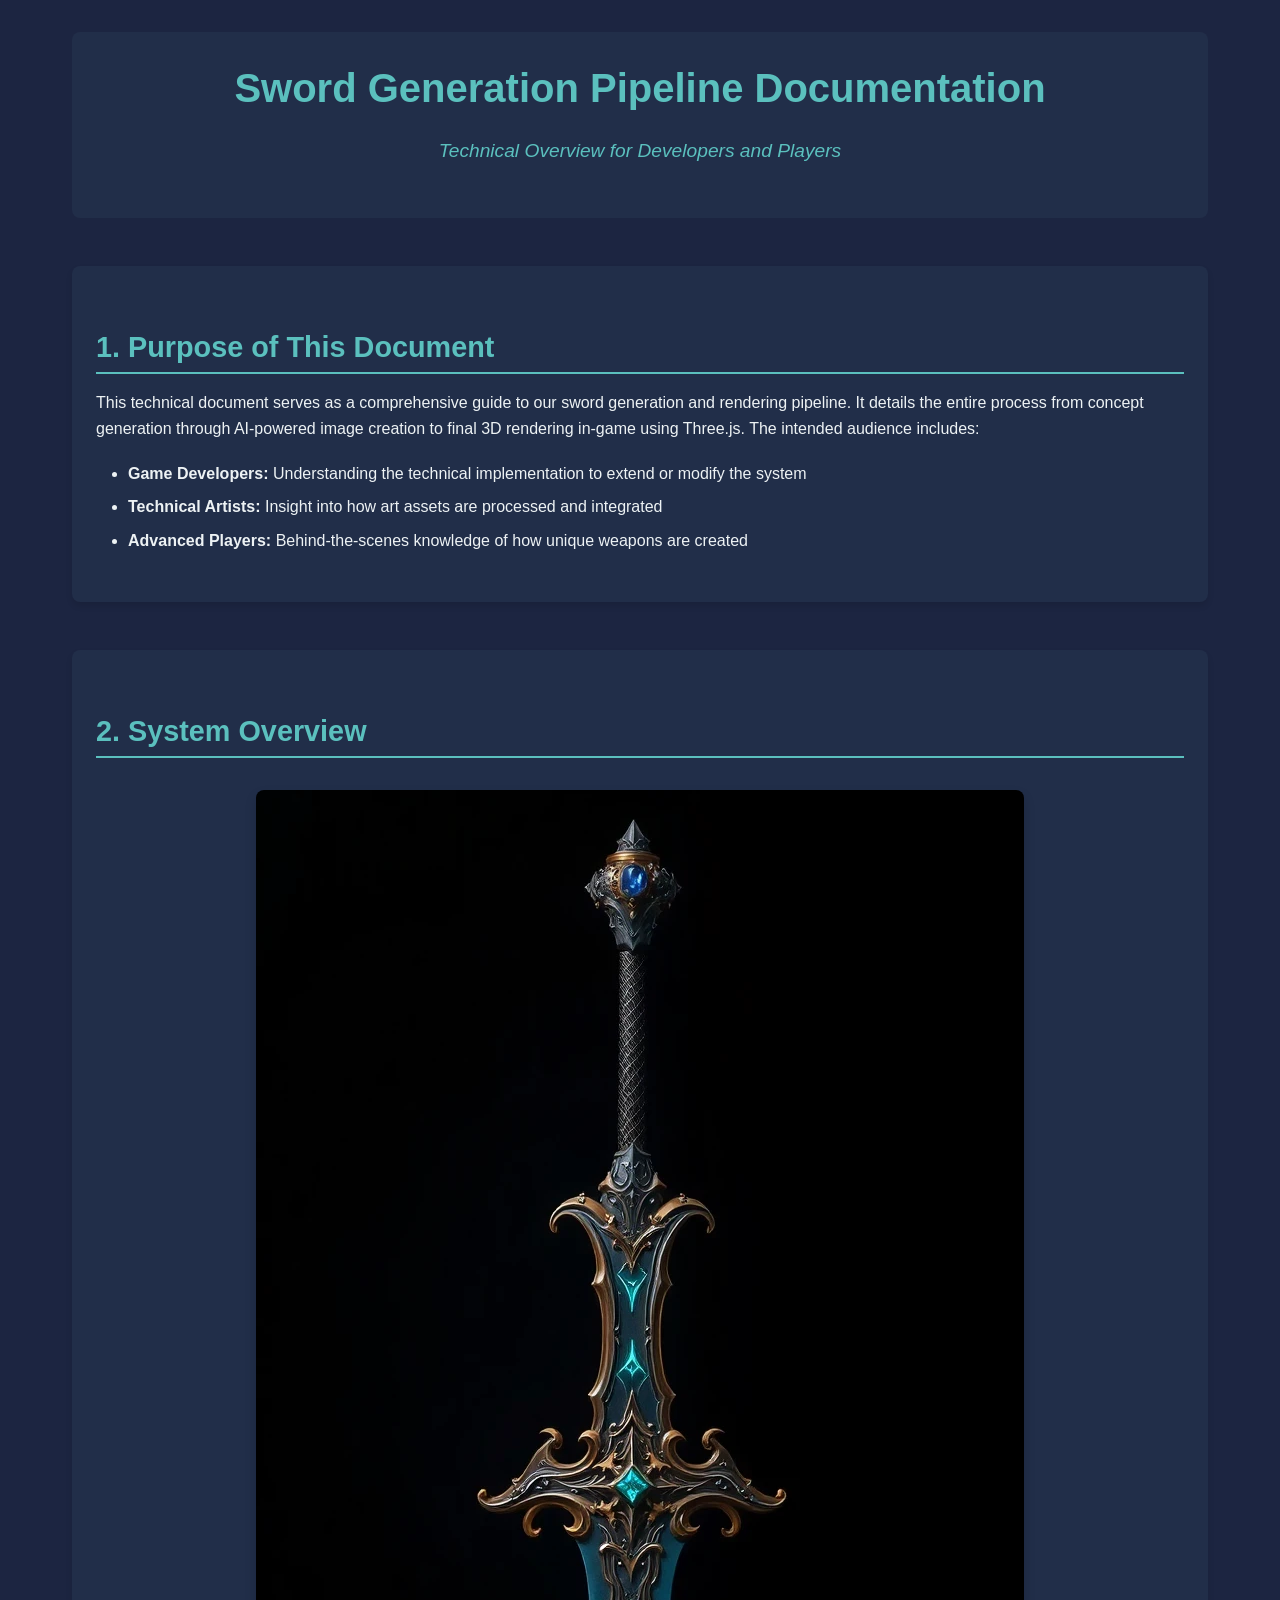
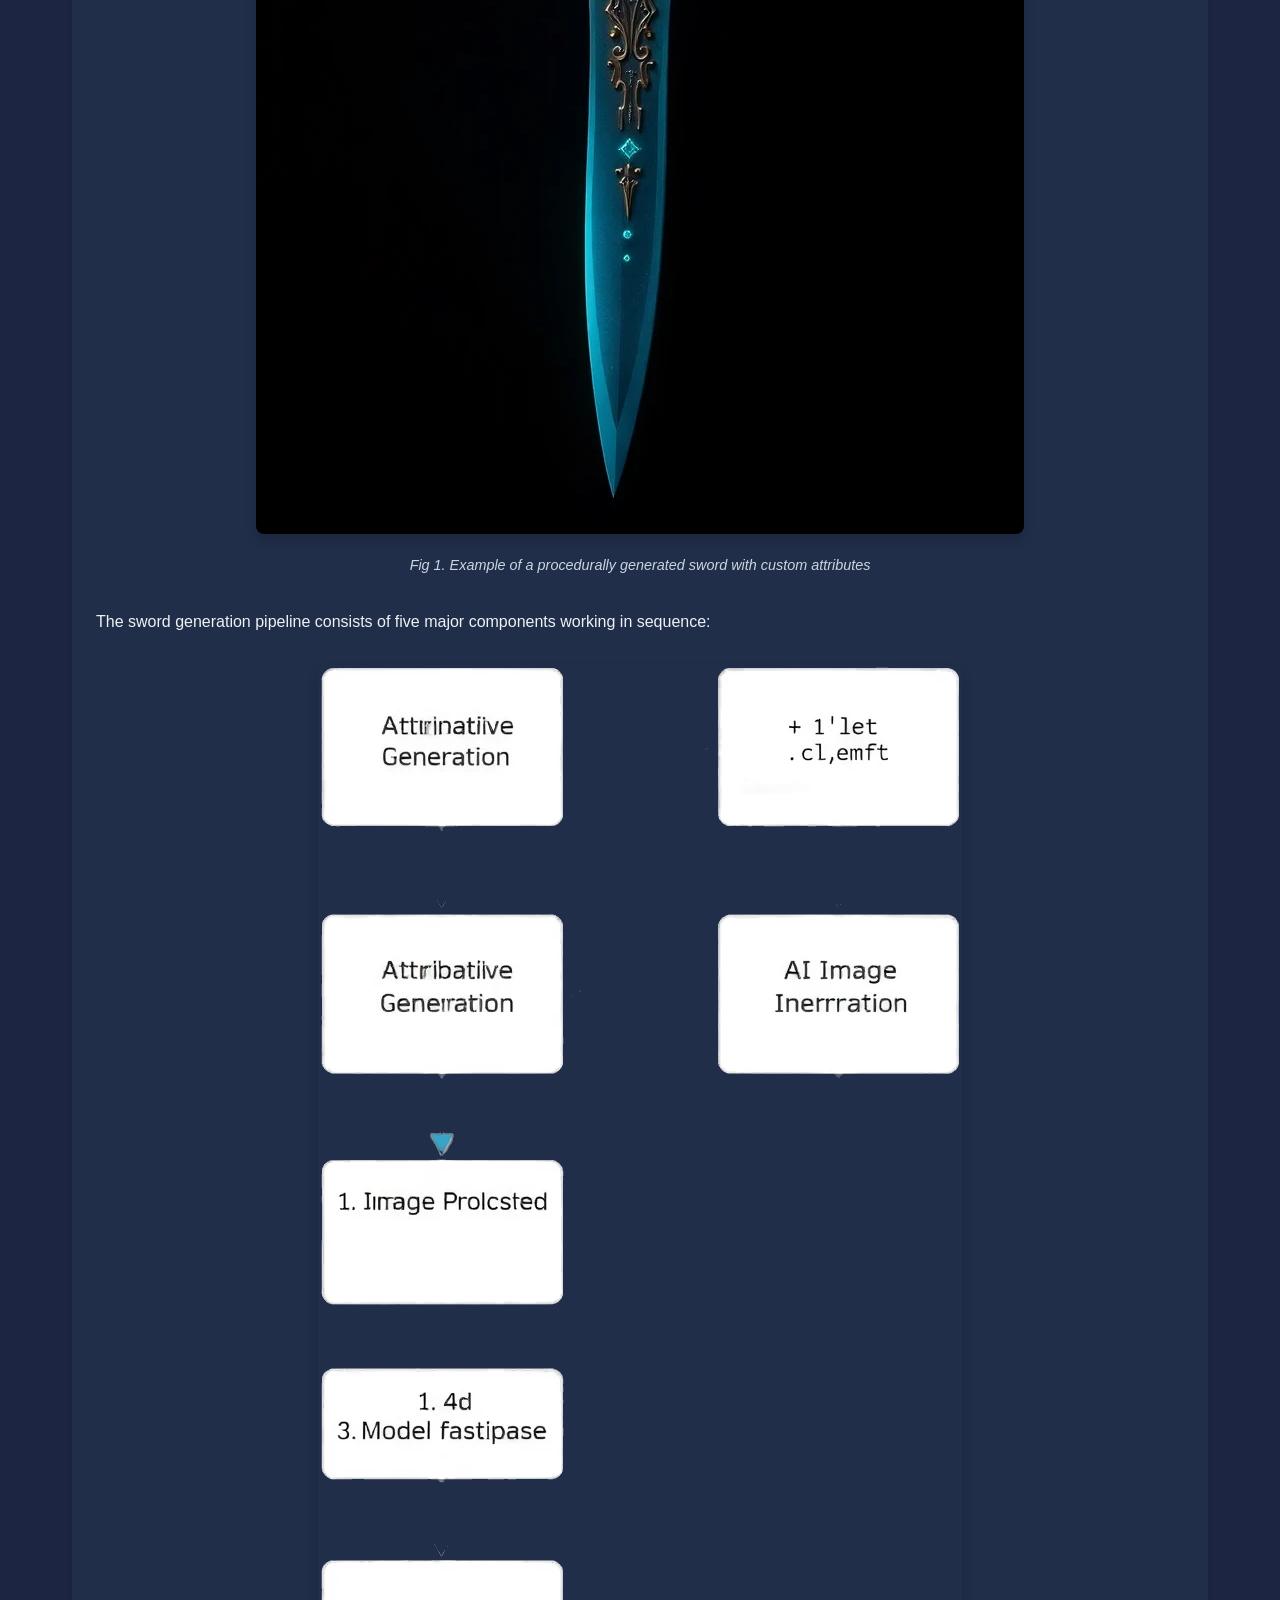
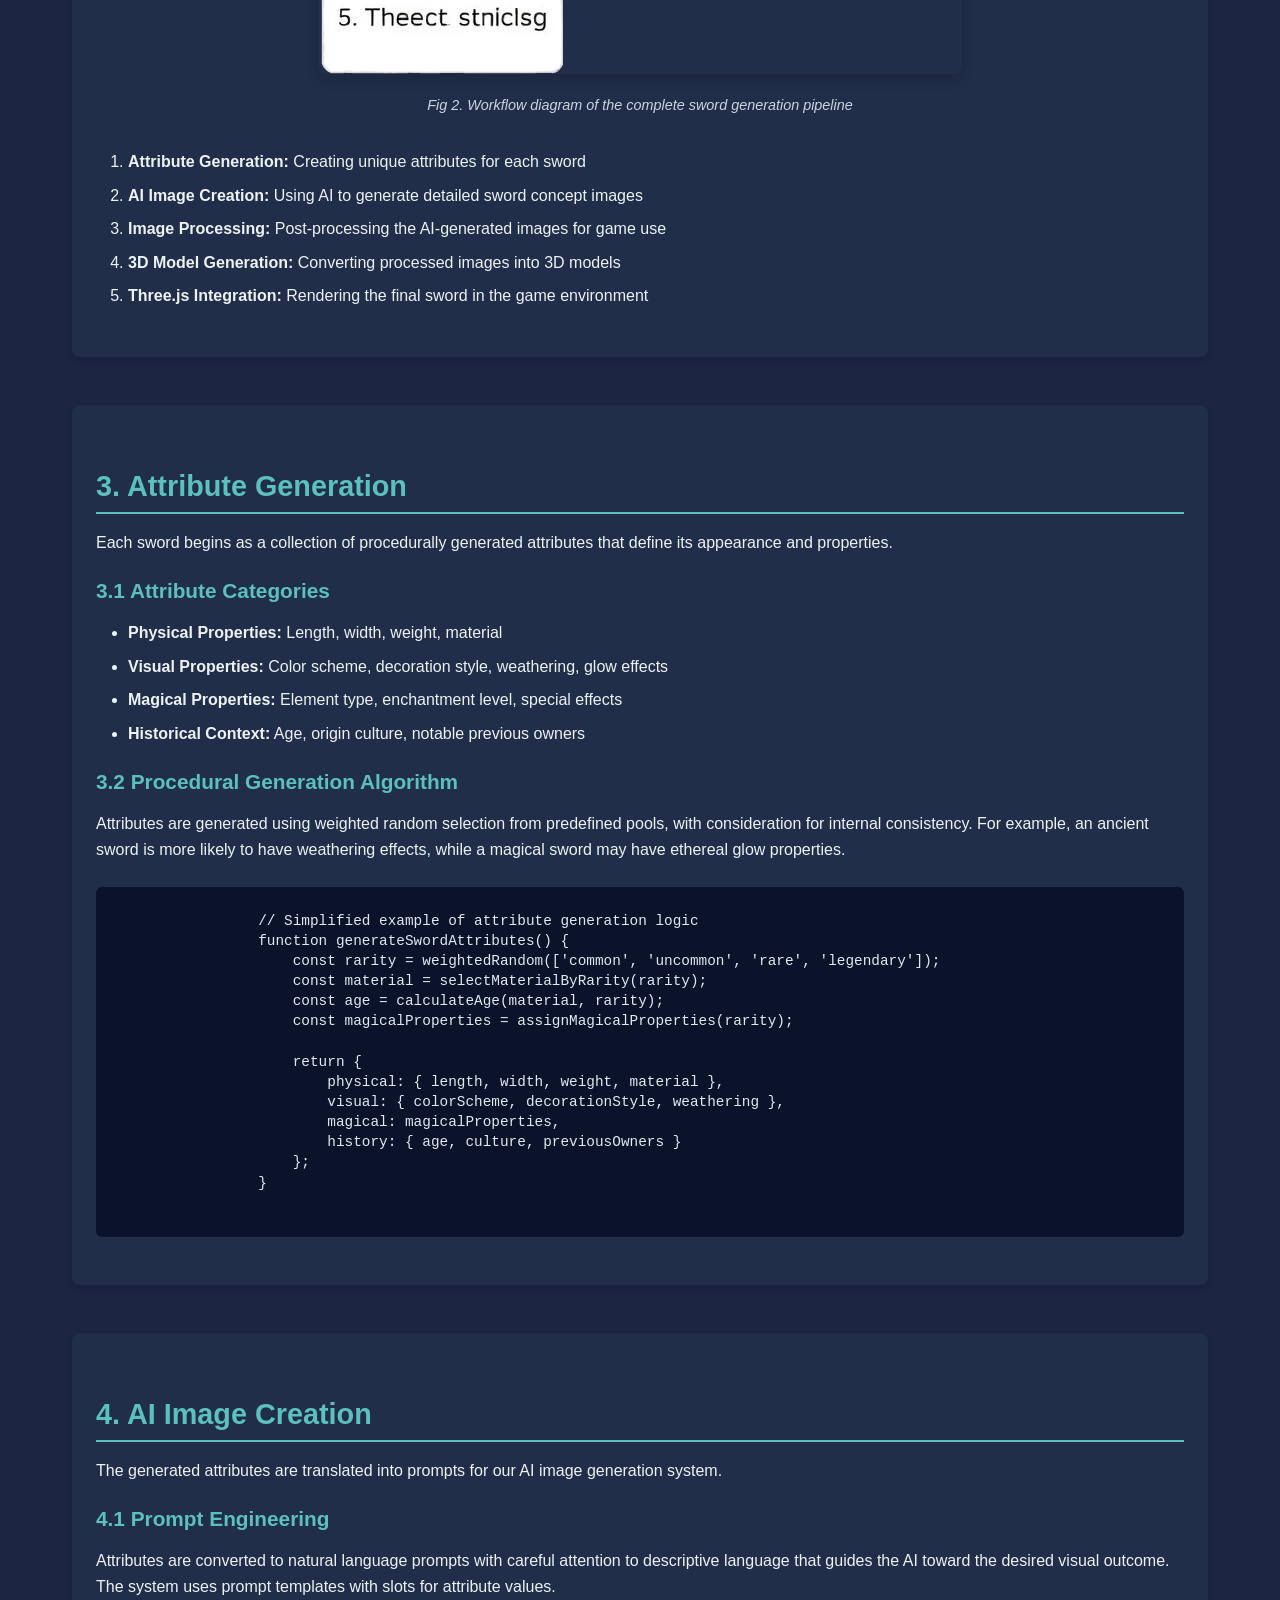
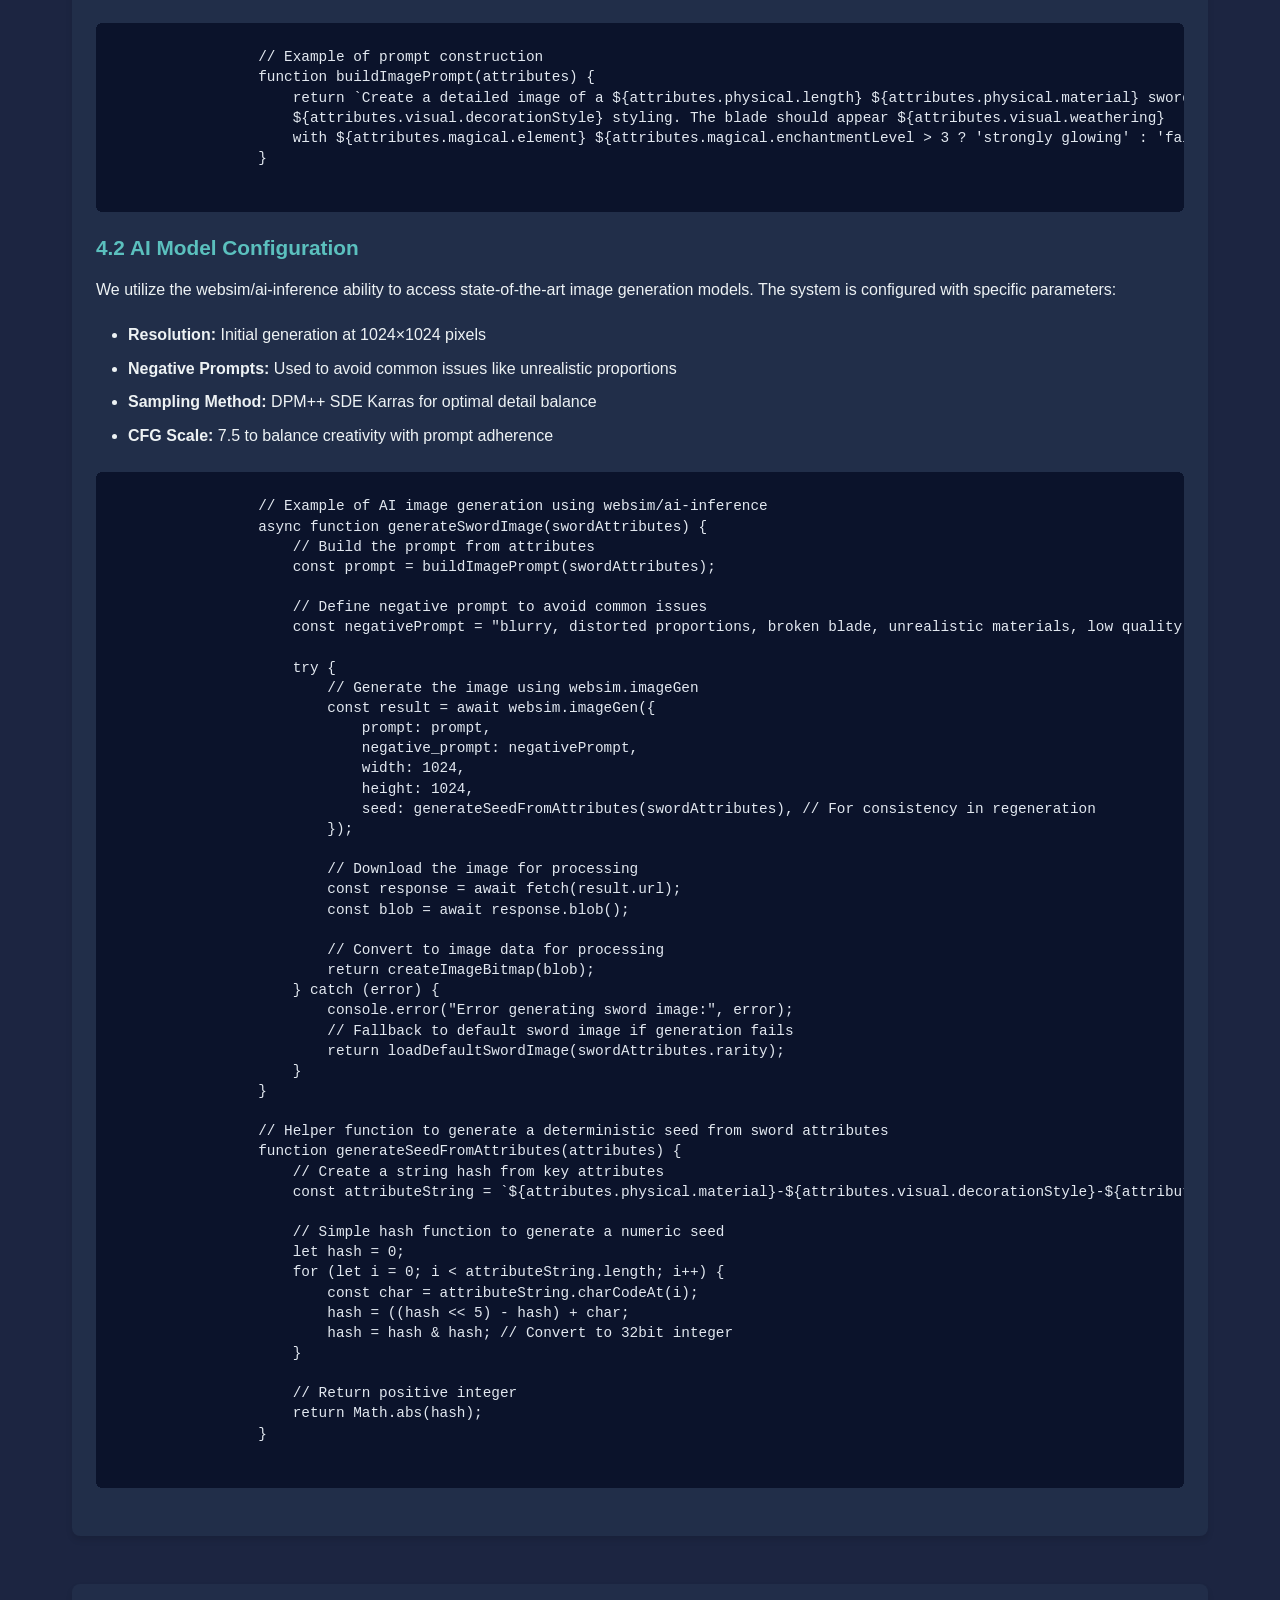
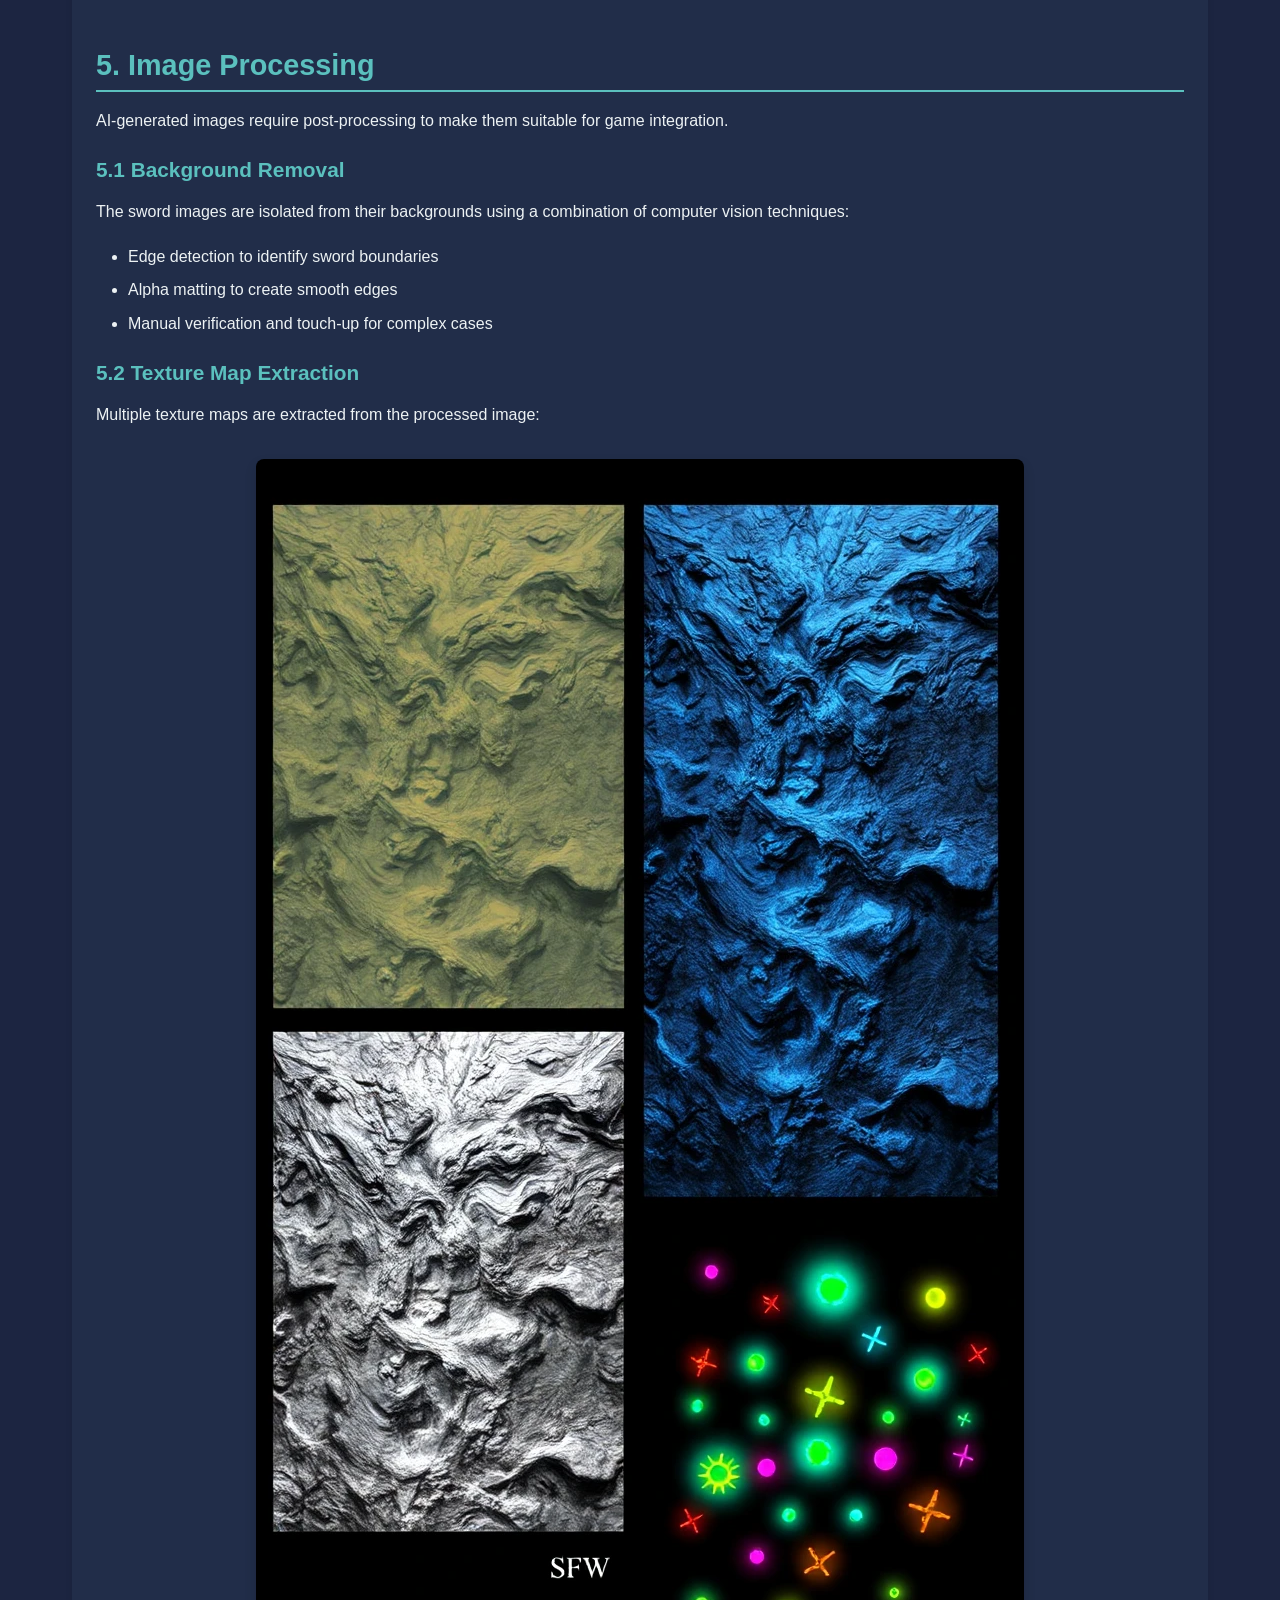
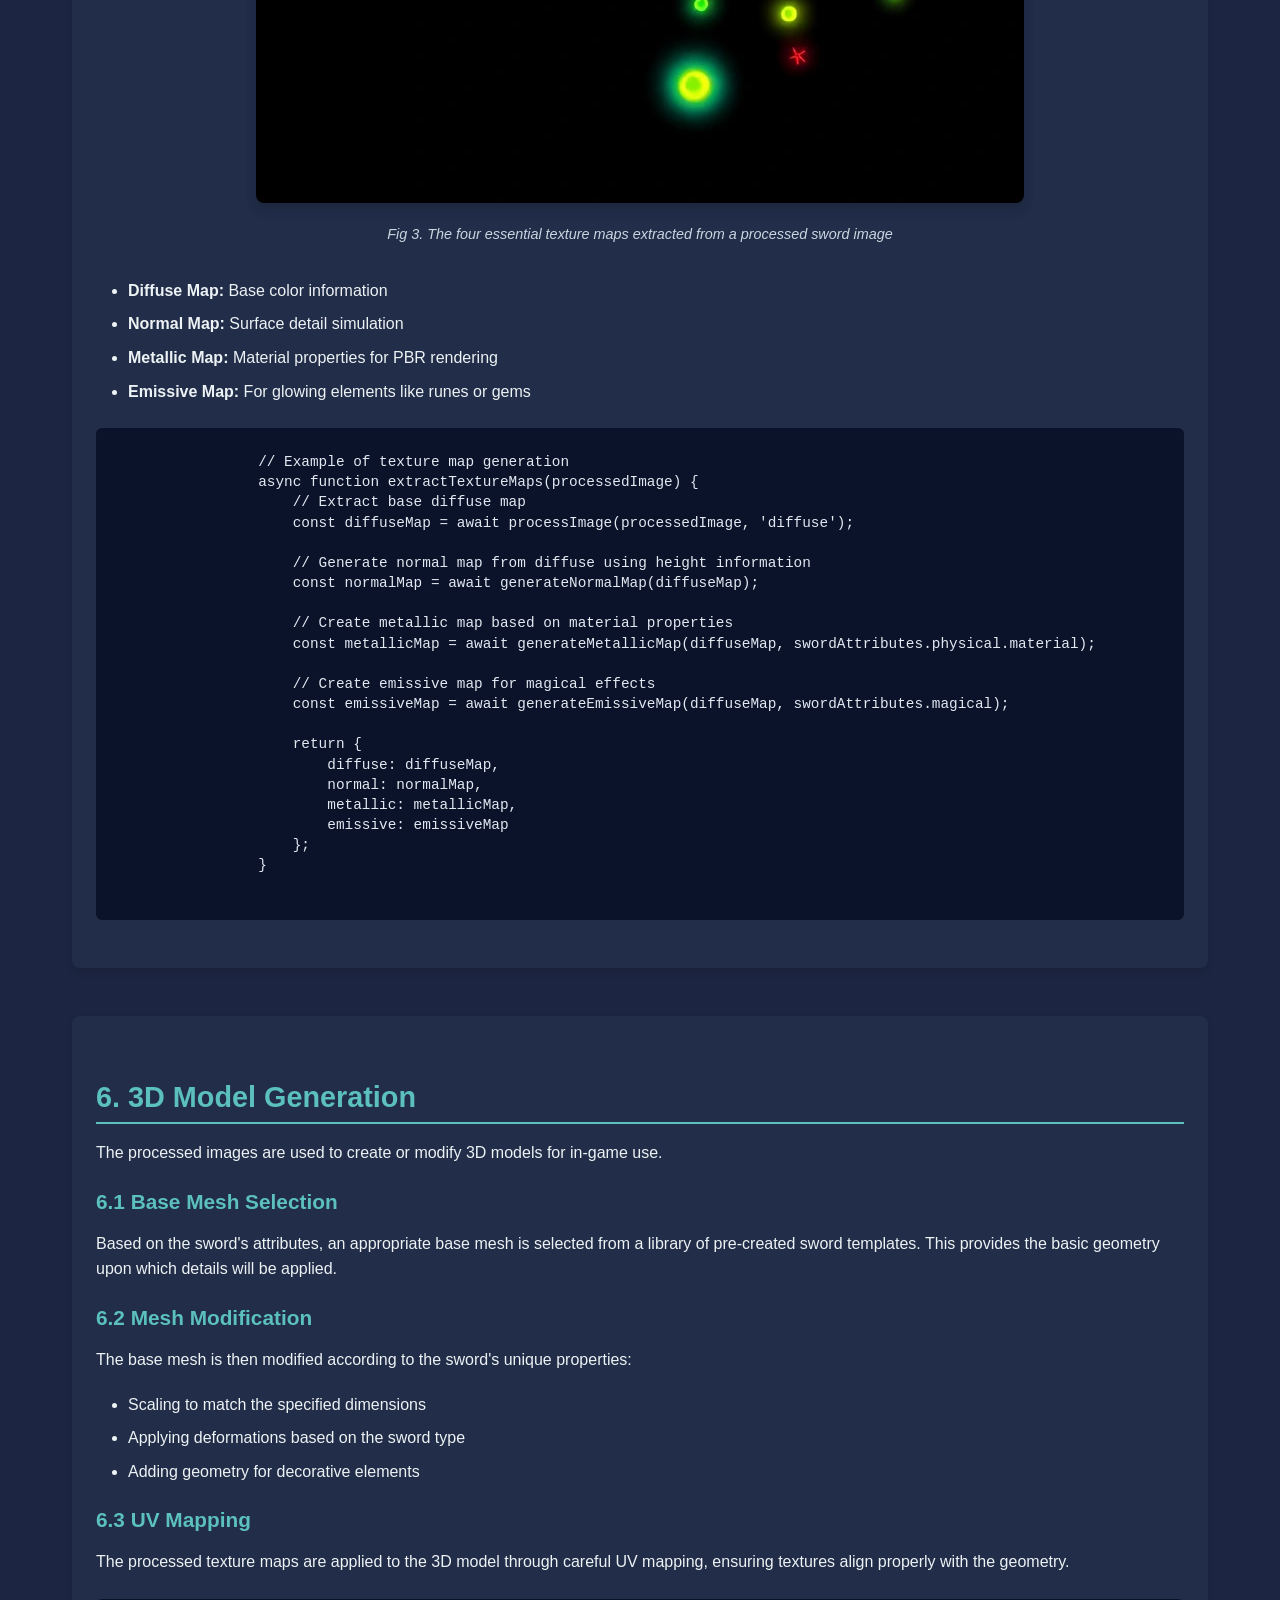
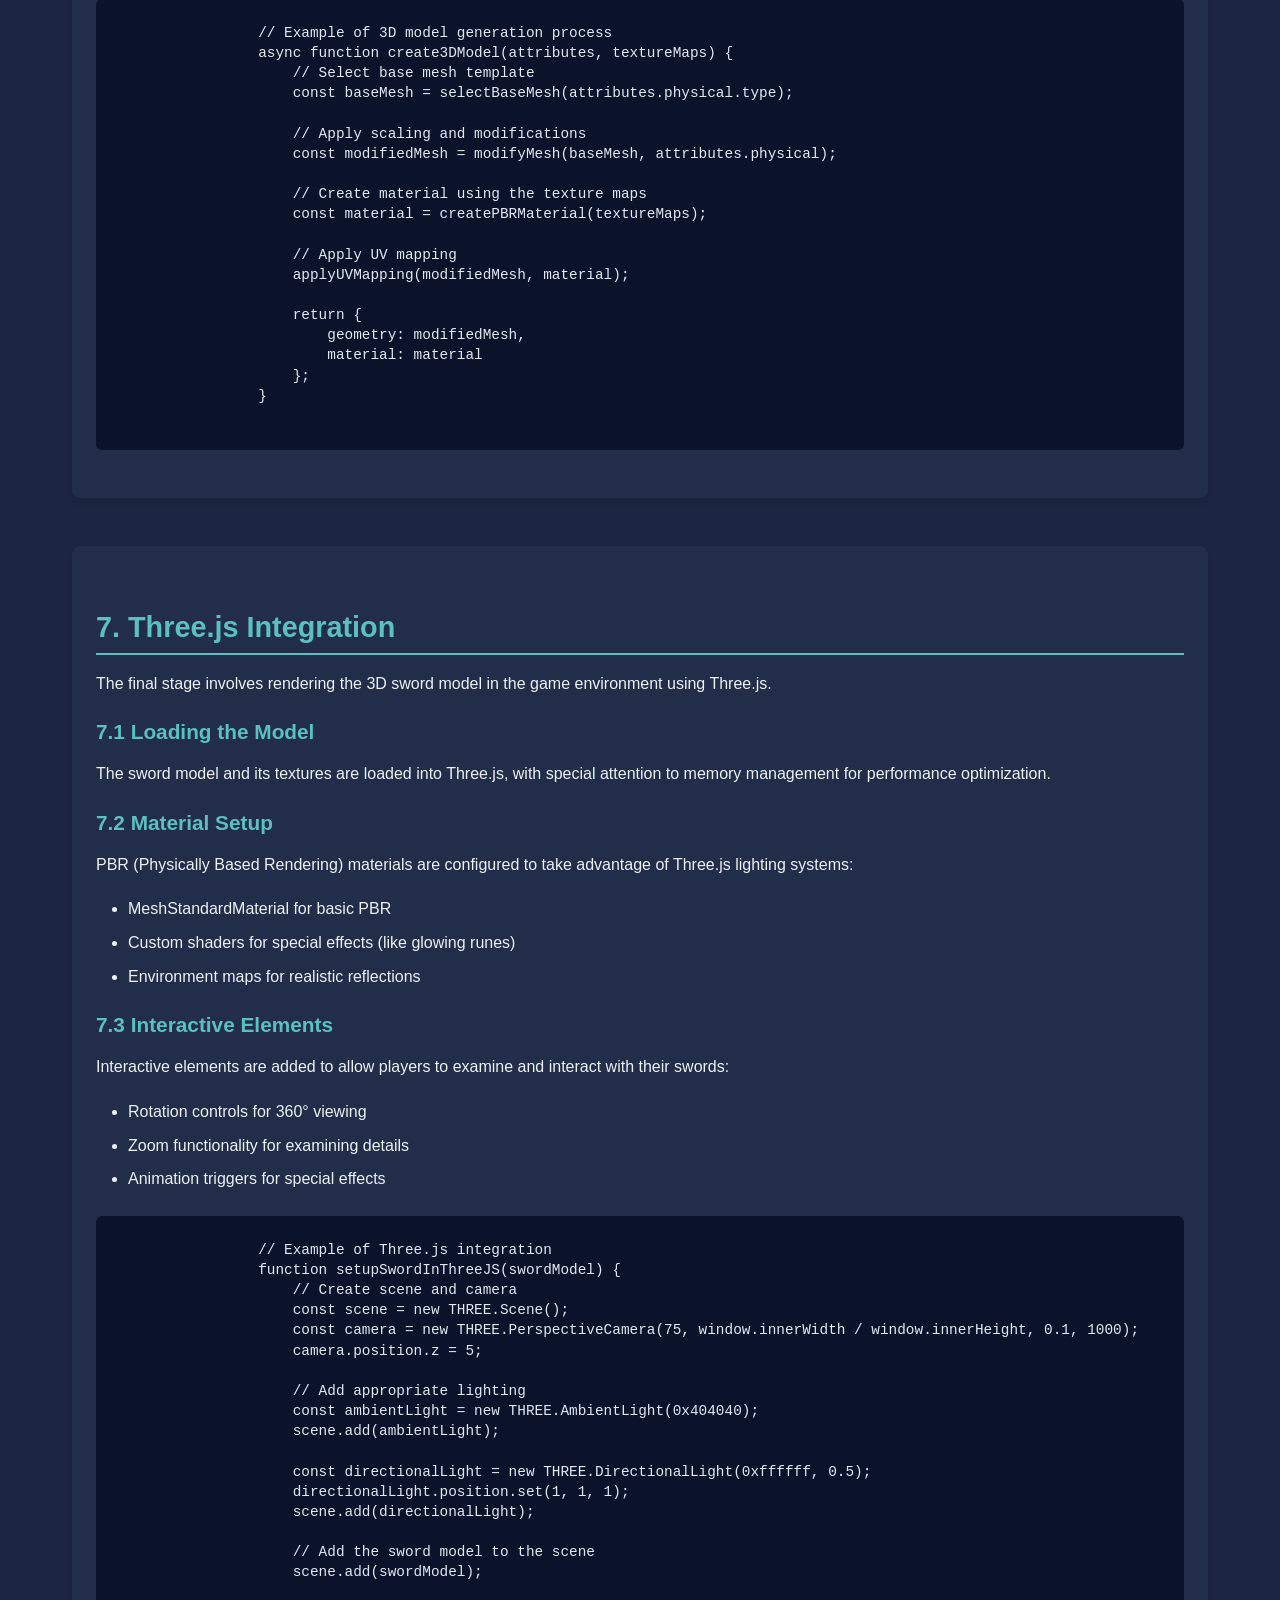
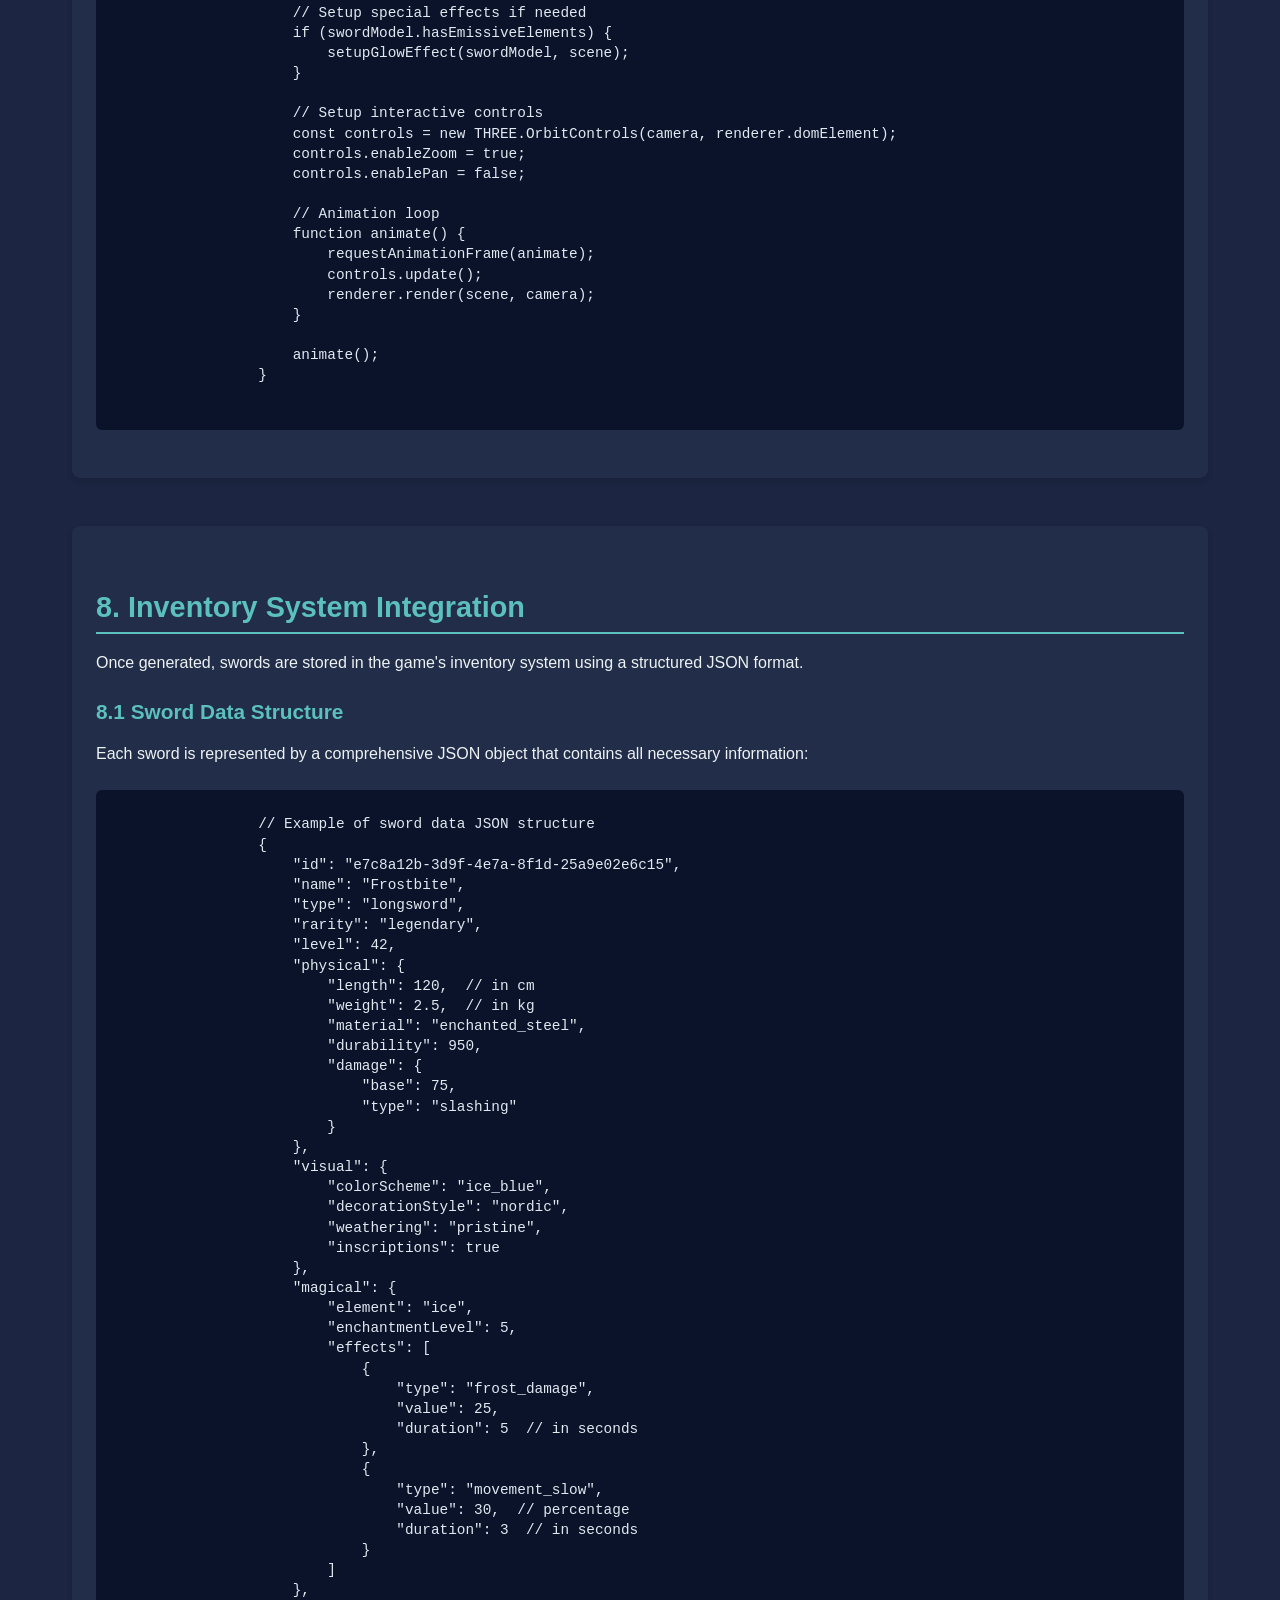
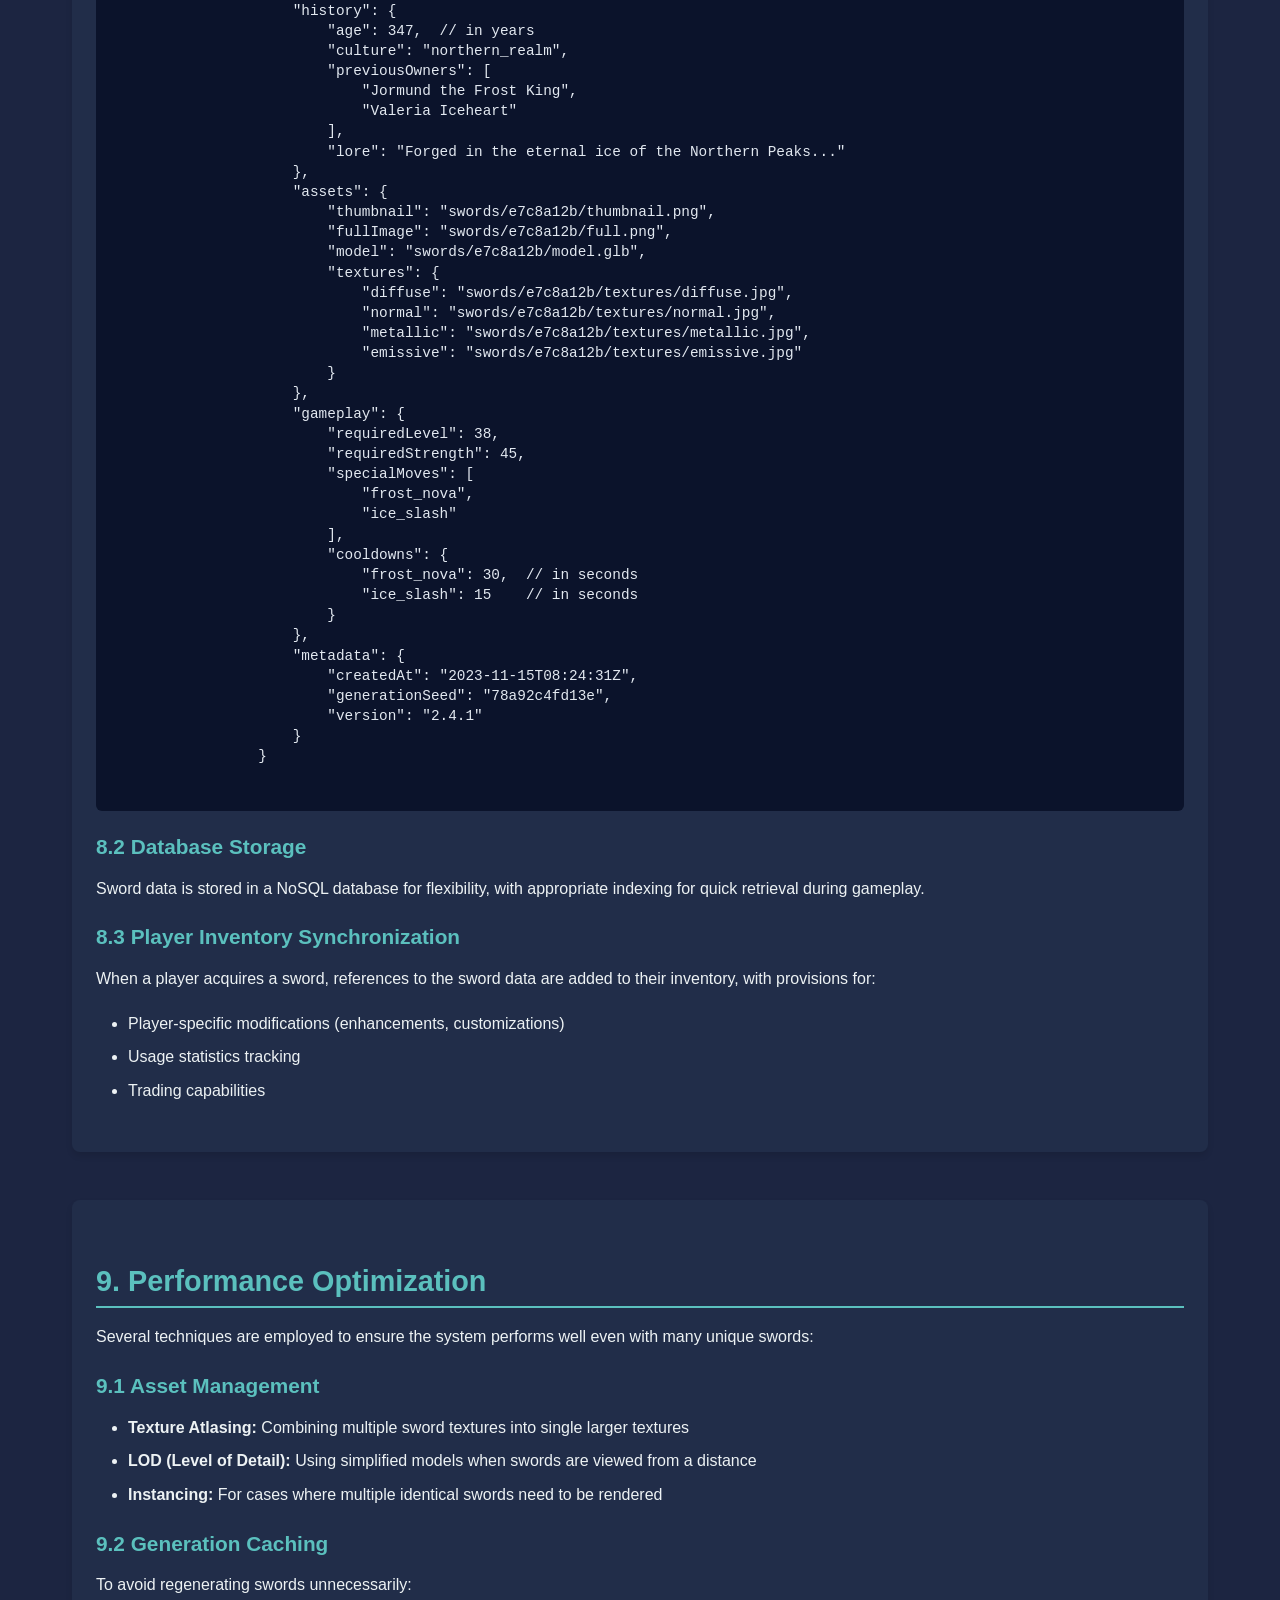
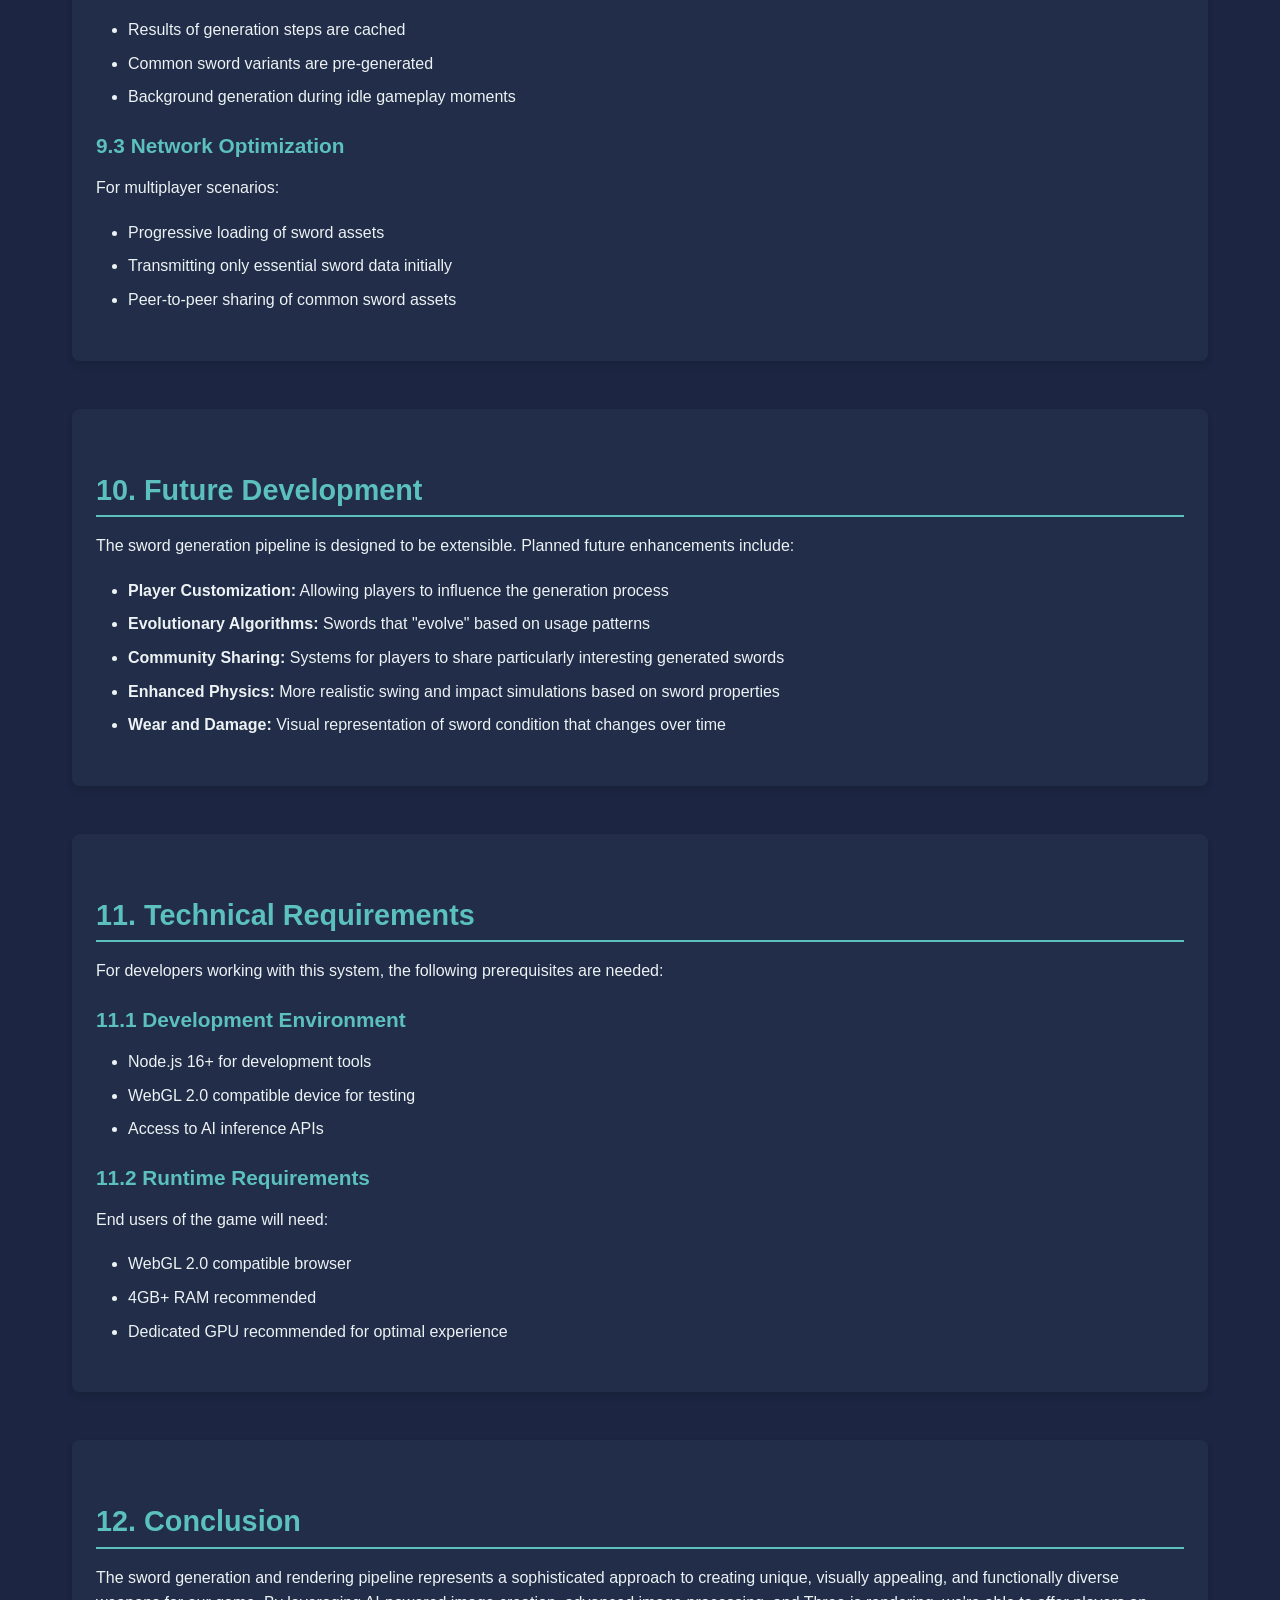
==== index.html @ f32bfa33 "v1: You are an expert game development document generator. Your task is to explain a sword generatio" ====
<!DOCTYPE html>
<html lang="en">
<head>
    <meta charset="UTF-8">
    <meta name="viewport" content="width=device-width, initial-scale=1.0">
    <title>Sword Generation Pipeline Documentation</title>
    <link rel="stylesheet" href="styles.css">
</head>
<body>
    <div class="container">
        <header>
            <h1>Sword Generation Pipeline Documentation</h1>
            <p class="subtitle">Technical Overview for Developers and Players</p>
        </header>

        <section id="purpose">
            <h2>1. Purpose of This Document</h2>
            <p>This technical document serves as a comprehensive guide to our sword generation and rendering pipeline. It details the entire process from concept generation through AI-powered image creation to final 3D rendering in-game using Three.js. The intended audience includes:</p>
            <ul>
                <li><strong>Game Developers:</strong> Understanding the technical implementation to extend or modify the system</li>
                <li><strong>Technical Artists:</strong> Insight into how art assets are processed and integrated</li>
                <li><strong>Advanced Players:</strong> Behind-the-scenes knowledge of how unique weapons are created</li>
            </ul>
        </section>

        <section id="overview">
            <h2>2. System Overview</h2>
            <div class="image-container">
                <img src="images/sword_example.png" alt="Example of a generated sword" class="feature-image">
                <p class="caption">Fig 1. Example of a procedurally generated sword with custom attributes</p>
            </div>
            <p>The sword generation pipeline consists of five major components working in sequence:</p>
            
            <div class="image-container">
                <img src="images/pipeline_diagram.png" alt="Sword Generation Pipeline Workflow" class="feature-image">
                <p class="caption">Fig 2. Workflow diagram of the complete sword generation pipeline</p>
            </div>
            
            <ol>
                <li><strong>Attribute Generation:</strong> Creating unique attributes for each sword</li>
                <li><strong>AI Image Creation:</strong> Using AI to generate detailed sword concept images</li>
                <li><strong>Image Processing:</strong> Post-processing the AI-generated images for game use</li>
                <li><strong>3D Model Generation:</strong> Converting processed images into 3D models</li>
                <li><strong>Three.js Integration:</strong> Rendering the final sword in the game environment</li>
            </ol>
        </section>

        <section id="attribute-generation">
            <h2>3. Attribute Generation</h2>
            <p>Each sword begins as a collection of procedurally generated attributes that define its appearance and properties.</p>
            
            <h3>3.1 Attribute Categories</h3>
            <ul>
                <li><strong>Physical Properties:</strong> Length, width, weight, material</li>
                <li><strong>Visual Properties:</strong> Color scheme, decoration style, weathering, glow effects</li>
                <li><strong>Magical Properties:</strong> Element type, enchantment level, special effects</li>
                <li><strong>Historical Context:</strong> Age, origin culture, notable previous owners</li>
            </ul>

            <h3>3.2 Procedural Generation Algorithm</h3>
            <p>Attributes are generated using weighted random selection from predefined pools, with consideration for internal consistency. For example, an ancient sword is more likely to have weathering effects, while a magical sword may have ethereal glow properties.</p>
            
            <pre class="code-block">
                // Simplified example of attribute generation logic
                function generateSwordAttributes() {
                    const rarity = weightedRandom(['common', 'uncommon', 'rare', 'legendary']);
                    const material = selectMaterialByRarity(rarity);
                    const age = calculateAge(material, rarity);
                    const magicalProperties = assignMagicalProperties(rarity);
                    
                    return {
                        physical: { length, width, weight, material },
                        visual: { colorScheme, decorationStyle, weathering },
                        magical: magicalProperties,
                        history: { age, culture, previousOwners }
                    };
                }
            </pre>
        </section>

        <section id="ai-image-creation">
            <h2>4. AI Image Creation</h2>
            <p>The generated attributes are translated into prompts for our AI image generation system.</p>
            
            <h3>4.1 Prompt Engineering</h3>
            <p>Attributes are converted to natural language prompts with careful attention to descriptive language that guides the AI toward the desired visual outcome. The system uses prompt templates with slots for attribute values.</p>
            
            <pre class="code-block">
                // Example of prompt construction
                function buildImagePrompt(attributes) {
                    return `Create a detailed image of a ${attributes.physical.length} ${attributes.physical.material} sword with 
                    ${attributes.visual.decorationStyle} styling. The blade should appear ${attributes.visual.weathering} 
                    with ${attributes.magical.element} ${attributes.magical.enchantmentLevel > 3 ? 'strongly glowing' : 'faintly glowing'} runes.`;
                }
            </pre>
            
            <h3>4.2 AI Model Configuration</h3>
            <p>We utilize the websim/ai-inference ability to access state-of-the-art image generation models. The system is configured with specific parameters:</p>
            
            <ul>
                <li><strong>Resolution:</strong> Initial generation at 1024×1024 pixels</li>
                <li><strong>Negative Prompts:</strong> Used to avoid common issues like unrealistic proportions</li>
                <li><strong>Sampling Method:</strong> DPM++ SDE Karras for optimal detail balance</li>
                <li><strong>CFG Scale:</strong> 7.5 to balance creativity with prompt adherence</li>
            </ul>
            
            <pre class="code-block">
                // Example of AI image generation using websim/ai-inference
                async function generateSwordImage(swordAttributes) {
                    // Build the prompt from attributes
                    const prompt = buildImagePrompt(swordAttributes);
                    
                    // Define negative prompt to avoid common issues
                    const negativePrompt = "blurry, distorted proportions, broken blade, unrealistic materials, low quality, cartoon style";
                    
                    try {
                        // Generate the image using websim.imageGen
                        const result = await websim.imageGen({
                            prompt: prompt,
                            negative_prompt: negativePrompt,
                            width: 1024,
                            height: 1024,
                            seed: generateSeedFromAttributes(swordAttributes), // For consistency in regeneration
                        });
                        
                        // Download the image for processing
                        const response = await fetch(result.url);
                        const blob = await response.blob();
                        
                        // Convert to image data for processing
                        return createImageBitmap(blob);
                    } catch (error) {
                        console.error("Error generating sword image:", error);
                        // Fallback to default sword image if generation fails
                        return loadDefaultSwordImage(swordAttributes.rarity);
                    }
                }
                
                // Helper function to generate a deterministic seed from sword attributes
                function generateSeedFromAttributes(attributes) {
                    // Create a string hash from key attributes
                    const attributeString = `${attributes.physical.material}-${attributes.visual.decorationStyle}-${attributes.magical.element}-${attributes.magical.enchantmentLevel}`;
                    
                    // Simple hash function to generate a numeric seed
                    let hash = 0;
                    for (let i = 0; i < attributeString.length; i++) {
                        const char = attributeString.charCodeAt(i);
                        hash = ((hash << 5) - hash) + char;
                        hash = hash & hash; // Convert to 32bit integer
                    }
                    
                    // Return positive integer
                    return Math.abs(hash);
                }
            </pre>
        </section>

        <section id="image-processing">
            <h2>5. Image Processing</h2>
            <p>AI-generated images require post-processing to make them suitable for game integration.</p>
            
            <h3>5.1 Background Removal</h3>
            <p>The sword images are isolated from their backgrounds using a combination of computer vision techniques:</p>
            <ul>
                <li>Edge detection to identify sword boundaries</li>
                <li>Alpha matting to create smooth edges</li>
                <li>Manual verification and touch-up for complex cases</li>
            </ul>
            
            <h3>5.2 Texture Map Extraction</h3>
            <p>Multiple texture maps are extracted from the processed image:</p>
            
            <div class="image-container">
                <img src="images/texture_maps.png" alt="Sword Texture Maps" class="feature-image">
                <p class="caption">Fig 3. The four essential texture maps extracted from a processed sword image</p>
            </div>
            
            <ul>
                <li><strong>Diffuse Map:</strong> Base color information</li>
                <li><strong>Normal Map:</strong> Surface detail simulation</li>
                <li><strong>Metallic Map:</strong> Material properties for PBR rendering</li>
                <li><strong>Emissive Map:</strong> For glowing elements like runes or gems</li>
            </ul>
            
            <pre class="code-block">
                // Example of texture map generation
                async function extractTextureMaps(processedImage) {
                    // Extract base diffuse map
                    const diffuseMap = await processImage(processedImage, 'diffuse');
                    
                    // Generate normal map from diffuse using height information
                    const normalMap = await generateNormalMap(diffuseMap);
                    
                    // Create metallic map based on material properties
                    const metallicMap = await generateMetallicMap(diffuseMap, swordAttributes.physical.material);
                    
                    // Create emissive map for magical effects
                    const emissiveMap = await generateEmissiveMap(diffuseMap, swordAttributes.magical);
                    
                    return {
                        diffuse: diffuseMap,
                        normal: normalMap,
                        metallic: metallicMap,
                        emissive: emissiveMap
                    };
                }
            </pre>
        </section>

        <section id="3d-model-generation">
            <h2>6. 3D Model Generation</h2>
            <p>The processed images are used to create or modify 3D models for in-game use.</p>
            
            <h3>6.1 Base Mesh Selection</h3>
            <p>Based on the sword's attributes, an appropriate base mesh is selected from a library of pre-created sword templates. This provides the basic geometry upon which details will be applied.</p>
            
            <h3>6.2 Mesh Modification</h3>
            <p>The base mesh is then modified according to the sword's unique properties:</p>
            <ul>
                <li>Scaling to match the specified dimensions</li>
                <li>Applying deformations based on the sword type</li>
                <li>Adding geometry for decorative elements</li>
            </ul>
            
            <h3>6.3 UV Mapping</h3>
            <p>The processed texture maps are applied to the 3D model through careful UV mapping, ensuring textures align properly with the geometry.</p>
            
            <pre class="code-block">
                // Example of 3D model generation process
                async function create3DModel(attributes, textureMaps) {
                    // Select base mesh template
                    const baseMesh = selectBaseMesh(attributes.physical.type);
                    
                    // Apply scaling and modifications
                    const modifiedMesh = modifyMesh(baseMesh, attributes.physical);
                    
                    // Create material using the texture maps
                    const material = createPBRMaterial(textureMaps);
                    
                    // Apply UV mapping
                    applyUVMapping(modifiedMesh, material);
                    
                    return {
                        geometry: modifiedMesh,
                        material: material
                    };
                }
            </pre>
        </section>

        <section id="threejs-integration">
            <h2>7. Three.js Integration</h2>
            <p>The final stage involves rendering the 3D sword model in the game environment using Three.js.</p>
            
            <h3>7.1 Loading the Model</h3>
            <p>The sword model and its textures are loaded into Three.js, with special attention to memory management for performance optimization.</p>
            
            <h3>7.2 Material Setup</h3>
            <p>PBR (Physically Based Rendering) materials are configured to take advantage of Three.js lighting systems:</p>
            <ul>
                <li>MeshStandardMaterial for basic PBR</li>
                <li>Custom shaders for special effects (like glowing runes)</li>
                <li>Environment maps for realistic reflections</li>
            </ul>
            
            <h3>7.3 Interactive Elements</h3>
            <p>Interactive elements are added to allow players to examine and interact with their swords:</p>
            <ul>
                <li>Rotation controls for 360° viewing</li>
                <li>Zoom functionality for examining details</li>
                <li>Animation triggers for special effects</li>
            </ul>
            
            <pre class="code-block">
                // Example of Three.js integration
                function setupSwordInThreeJS(swordModel) {
                    // Create scene and camera
                    const scene = new THREE.Scene();
                    const camera = new THREE.PerspectiveCamera(75, window.innerWidth / window.innerHeight, 0.1, 1000);
                    camera.position.z = 5;
                    
                    // Add appropriate lighting
                    const ambientLight = new THREE.AmbientLight(0x404040);
                    scene.add(ambientLight);
                    
                    const directionalLight = new THREE.DirectionalLight(0xffffff, 0.5);
                    directionalLight.position.set(1, 1, 1);
                    scene.add(directionalLight);
                    
                    // Add the sword model to the scene
                    scene.add(swordModel);
                    
                    // Setup special effects if needed
                    if (swordModel.hasEmissiveElements) {
                        setupGlowEffect(swordModel, scene);
                    }
                    
                    // Setup interactive controls
                    const controls = new THREE.OrbitControls(camera, renderer.domElement);
                    controls.enableZoom = true;
                    controls.enablePan = false;
                    
                    // Animation loop
                    function animate() {
                        requestAnimationFrame(animate);
                        controls.update();
                        renderer.render(scene, camera);
                    }
                    
                    animate();
                }
            </pre>
        </section>

        <section id="inventory-integration">
            <h2>8. Inventory System Integration</h2>
            <p>Once generated, swords are stored in the game's inventory system using a structured JSON format.</p>
            
            <h3>8.1 Sword Data Structure</h3>
            <p>Each sword is represented by a comprehensive JSON object that contains all necessary information:</p>
            
            <pre class="code-block">
                // Example of sword data JSON structure
                {
                    "id": "e7c8a12b-3d9f-4e7a-8f1d-25a9e02e6c15",
                    "name": "Frostbite",
                    "type": "longsword",
                    "rarity": "legendary",
                    "level": 42,
                    "physical": {
                        "length": 120,  // in cm
                        "weight": 2.5,  // in kg
                        "material": "enchanted_steel",
                        "durability": 950,
                        "damage": {
                            "base": 75,
                            "type": "slashing"
                        }
                    },
                    "visual": {
                        "colorScheme": "ice_blue",
                        "decorationStyle": "nordic",
                        "weathering": "pristine",
                        "inscriptions": true
                    },
                    "magical": {
                        "element": "ice",
                        "enchantmentLevel": 5,
                        "effects": [
                            {
                                "type": "frost_damage",
                                "value": 25,
                                "duration": 5  // in seconds
                            },
                            {
                                "type": "movement_slow",
                                "value": 30,  // percentage
                                "duration": 3  // in seconds
                            }
                        ]
                    },
                    "history": {
                        "age": 347,  // in years
                        "culture": "northern_realm",
                        "previousOwners": [
                            "Jormund the Frost King",
                            "Valeria Iceheart"
                        ],
                        "lore": "Forged in the eternal ice of the Northern Peaks..."
                    },
                    "assets": {
                        "thumbnail": "swords/e7c8a12b/thumbnail.png",
                        "fullImage": "swords/e7c8a12b/full.png",
                        "model": "swords/e7c8a12b/model.glb",
                        "textures": {
                            "diffuse": "swords/e7c8a12b/textures/diffuse.jpg",
                            "normal": "swords/e7c8a12b/textures/normal.jpg",
                            "metallic": "swords/e7c8a12b/textures/metallic.jpg",
                            "emissive": "swords/e7c8a12b/textures/emissive.jpg"
                        }
                    },
                    "gameplay": {
                        "requiredLevel": 38,
                        "requiredStrength": 45,
                        "specialMoves": [
                            "frost_nova",
                            "ice_slash"
                        ],
                        "cooldowns": {
                            "frost_nova": 30,  // in seconds
                            "ice_slash": 15    // in seconds
                        }
                    },
                    "metadata": {
                        "createdAt": "2023-11-15T08:24:31Z",
                        "generationSeed": "78a92c4fd13e",
                        "version": "2.4.1"
                    }
                }
            </pre>
            
            <h3>8.2 Database Storage</h3>
            <p>Sword data is stored in a NoSQL database for flexibility, with appropriate indexing for quick retrieval during gameplay.</p>
            
            <h3>8.3 Player Inventory Synchronization</h3>
            <p>When a player acquires a sword, references to the sword data are added to their inventory, with provisions for:</p>
            <ul>
                <li>Player-specific modifications (enhancements, customizations)</li>
                <li>Usage statistics tracking</li>
                <li>Trading capabilities</li>
            </ul>
        </section>

        <section id="optimization">
            <h2>9. Performance Optimization</h2>
            <p>Several techniques are employed to ensure the system performs well even with many unique swords:</p>
            
            <h3>9.1 Asset Management</h3>
            <ul>
                <li><strong>Texture Atlasing:</strong> Combining multiple sword textures into single larger textures</li>
                <li><strong>LOD (Level of Detail):</strong> Using simplified models when swords are viewed from a distance</li>
                <li><strong>Instancing:</strong> For cases where multiple identical swords need to be rendered</li>
            </ul>
            
            <h3>9.2 Generation Caching</h3>
            <p>To avoid regenerating swords unnecessarily:</p>
            <ul>
                <li>Results of generation steps are cached</li>
                <li>Common sword variants are pre-generated</li>
                <li>Background generation during idle gameplay moments</li>
            </ul>
            
            <h3>9.3 Network Optimization</h3>
            <p>For multiplayer scenarios:</p>
            <ul>
                <li>Progressive loading of sword assets</li>
                <li>Transmitting only essential sword data initially</li>
                <li>Peer-to-peer sharing of common sword assets</li>
            </ul>
        </section>

        <section id="future-development">
            <h2>10. Future Development</h2>
            <p>The sword generation pipeline is designed to be extensible. Planned future enhancements include:</p>
            
            <ul>
                <li><strong>Player Customization:</strong> Allowing players to influence the generation process</li>
                <li><strong>Evolutionary Algorithms:</strong> Swords that "evolve" based on usage patterns</li>
                <li><strong>Community Sharing:</strong> Systems for players to share particularly interesting generated swords</li>
                <li><strong>Enhanced Physics:</strong> More realistic swing and impact simulations based on sword properties</li>
                <li><strong>Wear and Damage:</strong> Visual representation of sword condition that changes over time</li>
            </ul>
        </section>

        <section id="technical-requirements">
            <h2>11. Technical Requirements</h2>
            <p>For developers working with this system, the following prerequisites are needed:</p>
            
            <h3>11.1 Development Environment</h3>
            <ul>
                <li>Node.js 16+ for development tools</li>
                <li>WebGL 2.0 compatible device for testing</li>
                <li>Access to AI inference APIs</li>
            </ul>
            
            <h3>11.2 Runtime Requirements</h3>
            <p>End users of the game will need:</p>
            <ul>
                <li>WebGL 2.0 compatible browser</li>
                <li>4GB+ RAM recommended</li>
                <li>Dedicated GPU recommended for optimal experience</li>
            </ul>
        </section>

        <section id="conclusion">
            <h2>12. Conclusion</h2>
            <p>The sword generation and rendering pipeline represents a sophisticated approach to creating unique, visually appealing, and functionally diverse weapons for our game. By leveraging AI-powered image creation, advanced image processing, and Three.js rendering, we're able to offer players an almost unlimited variety of distinctive swords that enhance both gameplay and aesthetic experience.</p>
            <p>This documentation serves as both a technical reference and a blueprint for future extensions to the system. As technology evolves, so too will our approach to procedural content generation.</p>
        </section>
    </div>

    <footer>
        <p>&#xa9; 2023 Game Development Team | Version 1.0.0 | Last Updated: November 15, 2023</p>
    </footer>
<script defer src="https://static.cloudflareinsights.com/beacon.min.js/v8c78df7c7c0f484497ecbca7046644da1771523124516" integrity="sha512-8DS7rgIrAmghBFwoOTujcf6D9rXvH8xm8JQ1Ja01h9QX8EzXldiszufYa4IFfKdLUKTTrnSFXLDkUEOTrZQ8Qg==" data-cf-beacon='{"version":"2024.11.0","token":"4c6229722a6346bc8eb5cb0e5eae5d41","server_timing":{"name":{"cfCacheStatus":true,"cfEdge":true,"cfExtPri":true,"cfL4":true,"cfOrigin":true,"cfSpeedBrain":true},"location_startswith":null}}' crossorigin="anonymous"></script>
</body>
</html>
---- styles.css ----
/* Sword Generation Pipeline Documentation Styles */
  
  /* Base styles */
  :root {
      --primary-color: #3a506b;
      --secondary-color: #5bc0be;
      --accent-color: #ff6b6b;
      --background-color: #1c2541;
      --text-color: #edf2f4;
      --code-background: #0b132b;
      --section-background: rgba(58, 80, 107, 0.2);
  }
  
  * {
      margin: 0;
      padding: 0;
      box-sizing: border-box;
  }
  
  body {
      font-family: 'Segoe UI', Tahoma, Geneva, Verdana, sans-serif;
      line-height: 1.6;
      color: var(--text-color);
      background-color: var(--background-color);
      padding: 0;
      margin: 0;
  }
  
  .container {
      max-width: 1200px;
      margin: 0 auto;
      padding: 2rem;
  }
  
  /* Typography */
  h1, h2, h3, h4, h5, h6 {
      margin-bottom: 1rem;
      font-weight: 600;
      line-height: 1.2;
      color: var(--secondary-color);
  }
  
  h1 {
      font-size: 2.5rem;
      margin-bottom: 1.5rem;
      text-align: center;
  }
  
  h2 {
      font-size: 1.8rem;
      border-bottom: 2px solid var(--secondary-color);
      padding-bottom: 0.5rem;
      margin-top: 2.5rem;
  }
  
  h3 {
      font-size: 1.3rem;
      margin-top: 1.5rem;
      color: var(--secondary-color);
  }
  
  p {
      margin-bottom: 1.2rem;
  }
  
  a {
      color: var(--accent-color);
      text-decoration: none;
      transition: color 0.3s ease;
  }
  
  a:hover {
      text-decoration: underline;
  }
  
  /* Header */
  header {
      margin-bottom: 3rem;
      text-align: center;
      padding: 2rem 1rem;
      background-color: var(--section-background);
      border-radius: 8px;
  }
  
  .subtitle {
      font-size: 1.2rem;
      color: var(--secondary-color);
      font-style: italic;
  }
  
  /* Sections */
  section {
      margin-bottom: 3rem;
      padding: 1.5rem;
      background-color: var(--section-background);
      border-radius: 8px;
      box-shadow: 0 4px 6px rgba(0, 0, 0, 0.1);
  }
  
  /* Lists */
  ul, ol {
      margin-left: 2rem;
      margin-bottom: 1.5rem;
  }
  
  li {
      margin-bottom: 0.5rem;
  }
  
  /* Code blocks */
  .code-block {
      display: block;
      background-color: var(--code-background);
      color: #e2e8f0;
      padding: 1.5rem;
      margin: 1.5rem 0;
      border-radius: 6px;
      overflow-x: auto;
      font-family: 'Consolas', 'Monaco', monospace;
      font-size: 0.9rem;
      line-height: 1.4;
      white-space: pre;
  }
  
  /* Images */
  .image-container {
      text-align: center;
      margin: 2rem 0;
  }
  
  .feature-image {
      max-width: 100%;
      height: auto;
      border-radius: 8px;
      box-shadow: 0 6px 12px rgba(0, 0, 0, 0.15);
  }
  
  .caption {
      font-size: 0.9rem;
      color: #cbd5e0;
      margin-top: 0.75rem;
      font-style: italic;
  }
  
  /* Footer */
  footer {
      text-align: center;
      padding: 2rem;
      background-color: rgba(11, 19, 43, 0.7);
      margin-top: 3rem;
      font-size: 0.9rem;
      color: #a0aec0;
  }
  
  /* Responsive design */
  @media (max-width: 768px) {
      .container {
          padding: 1rem;
      }
      
      h1 {
          font-size: 2rem;
      }
      
      h2 {
          font-size: 1.5rem;
      }
      
      h3 {
          font-size: 1.2rem;
      }
      
      .code-block {
          padding: 1rem;
          font-size: 0.8rem;
      }
  }
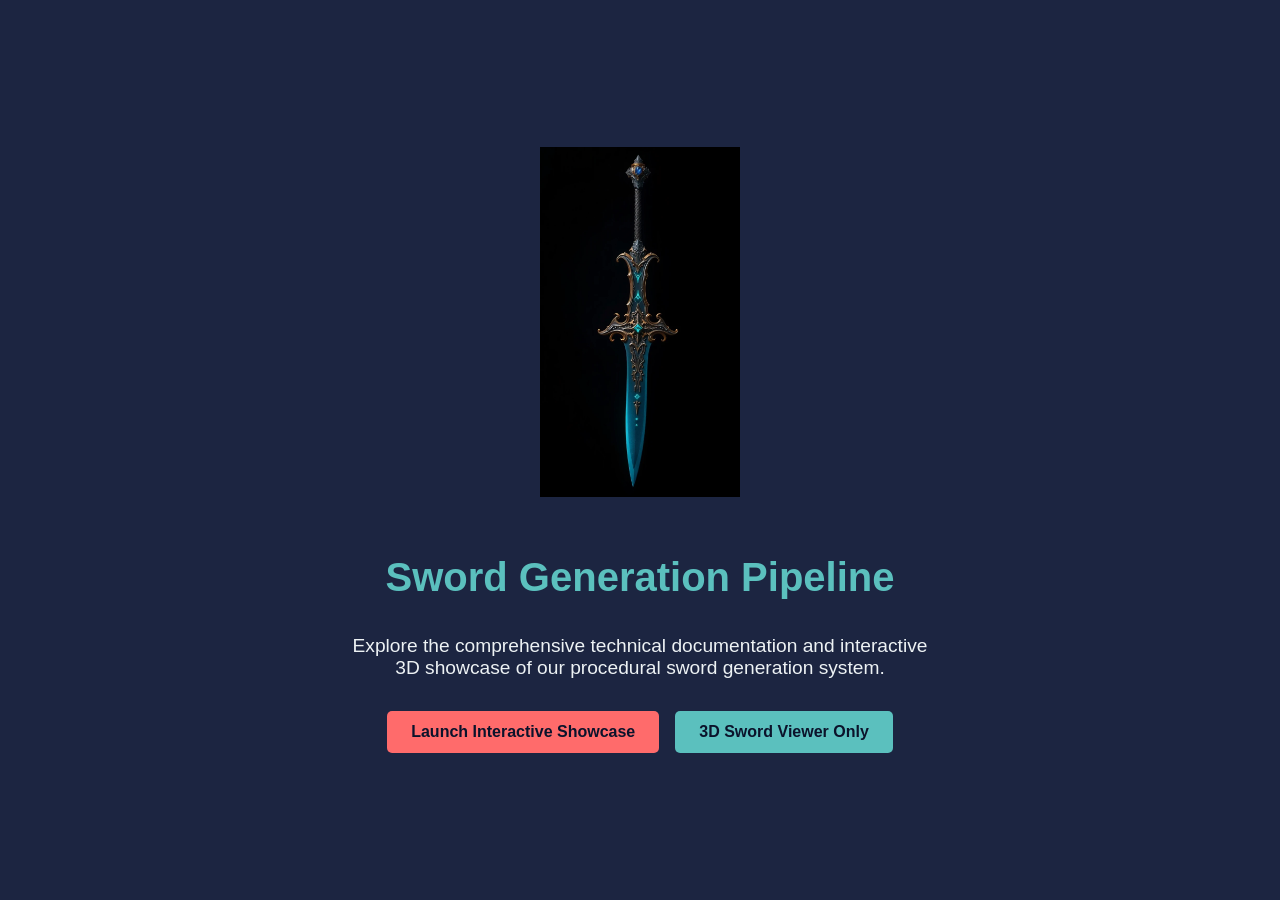
==== commit 3ebb34b2: "v2: Lets work on combing all these ideas into one to become a 3d scene where our sword will render s" ====
--- a/index.html
+++ b/index.html
@@ -3,485 +3,82 @@
 <head>
     <meta charset="UTF-8">
     <meta name="viewport" content="width=device-width, initial-scale=1.0">
-    <title>Sword Generation Pipeline Documentation</title>
-    <link rel="stylesheet" href="styles.css">
+    <title>Sword Generation Pipeline</title>
+    <style>
+        body {
+            margin: 0;
+            padding: 0;
+            font-family: 'Segoe UI', Tahoma, Geneva, Verdana, sans-serif;
+            background-color: #1c2541;
+            color: #edf2f4;
+            height: 100vh;
+            display: flex;
+            flex-direction: column;
+            justify-content: center;
+            align-items: center;
+            text-align: center;
+        }
+        
+        h1 {
+            color: #5bc0be;
+            font-size: 2.5rem;
+            margin-bottom: 1rem;
+        }
+        
+        p {
+            font-size: 1.2rem;
+            margin-bottom: 2rem;
+            max-width: 600px;
+        }
+        
+        .button-container {
+            display: flex;
+            gap: 1rem;
+            flex-wrap: wrap;
+            justify-content: center;
+        }
+        
+        .button {
+            display: inline-block;
+            padding: 0.75rem 1.5rem;
+            background-color: #5bc0be;
+            color: #0b132b;
+            text-decoration: none;
+            border-radius: 5px;
+            font-weight: bold;
+            transition: all 0.3s ease;
+        }
+        
+        .button:hover {
+            background-color: #3a9d9b;
+            transform: translateY(-2px);
+            box-shadow: 0 4px 8px rgba(0, 0, 0, 0.2);
+        }
+        
+        .button.accent {
+            background-color: #ff6b6b;
+        }
+        
+        .button.accent:hover {
+            background-color: #e05555;
+        }
+        
+        .sword-image {
+            max-width: 200px;
+            height: auto;
+            margin-bottom: 2rem;
+        }
+    </style>
 </head>
 <body>
-    <div class="container">
-        <header>
-            <h1>Sword Generation Pipeline Documentation</h1>
-            <p class="subtitle">Technical Overview for Developers and Players</p>
-        </header>
-
-        <section id="purpose">
-            <h2>1. Purpose of This Document</h2>
-            <p>This technical document serves as a comprehensive guide to our sword generation and rendering pipeline. It details the entire process from concept generation through AI-powered image creation to final 3D rendering in-game using Three.js. The intended audience includes:</p>
-            <ul>
-                <li><strong>Game Developers:</strong> Understanding the technical implementation to extend or modify the system</li>
-                <li><strong>Technical Artists:</strong> Insight into how art assets are processed and integrated</li>
-                <li><strong>Advanced Players:</strong> Behind-the-scenes knowledge of how unique weapons are created</li>
-            </ul>
-        </section>
-
-        <section id="overview">
-            <h2>2. System Overview</h2>
-            <div class="image-container">
-                <img src="images/sword_example.png" alt="Example of a generated sword" class="feature-image">
-                <p class="caption">Fig 1. Example of a procedurally generated sword with custom attributes</p>
-            </div>
-            <p>The sword generation pipeline consists of five major components working in sequence:</p>
-            
-            <div class="image-container">
-                <img src="images/pipeline_diagram.png" alt="Sword Generation Pipeline Workflow" class="feature-image">
-                <p class="caption">Fig 2. Workflow diagram of the complete sword generation pipeline</p>
-            </div>
-            
-            <ol>
-                <li><strong>Attribute Generation:</strong> Creating unique attributes for each sword</li>
-                <li><strong>AI Image Creation:</strong> Using AI to generate detailed sword concept images</li>
-                <li><strong>Image Processing:</strong> Post-processing the AI-generated images for game use</li>
-                <li><strong>3D Model Generation:</strong> Converting processed images into 3D models</li>
-                <li><strong>Three.js Integration:</strong> Rendering the final sword in the game environment</li>
-            </ol>
-        </section>
-
-        <section id="attribute-generation">
-            <h2>3. Attribute Generation</h2>
-            <p>Each sword begins as a collection of procedurally generated attributes that define its appearance and properties.</p>
-            
-            <h3>3.1 Attribute Categories</h3>
-            <ul>
-                <li><strong>Physical Properties:</strong> Length, width, weight, material</li>
-                <li><strong>Visual Properties:</strong> Color scheme, decoration style, weathering, glow effects</li>
-                <li><strong>Magical Properties:</strong> Element type, enchantment level, special effects</li>
-                <li><strong>Historical Context:</strong> Age, origin culture, notable previous owners</li>
-            </ul>
-
-            <h3>3.2 Procedural Generation Algorithm</h3>
-            <p>Attributes are generated using weighted random selection from predefined pools, with consideration for internal consistency. For example, an ancient sword is more likely to have weathering effects, while a magical sword may have ethereal glow properties.</p>
-            
-            <pre class="code-block">
-                // Simplified example of attribute generation logic
-                function generateSwordAttributes() {
-                    const rarity = weightedRandom(['common', 'uncommon', 'rare', 'legendary']);
-                    const material = selectMaterialByRarity(rarity);
-                    const age = calculateAge(material, rarity);
-                    const magicalProperties = assignMagicalProperties(rarity);
-                    
-                    return {
-                        physical: { length, width, weight, material },
-                        visual: { colorScheme, decorationStyle, weathering },
-                        magical: magicalProperties,
-                        history: { age, culture, previousOwners }
-                    };
-                }
-            </pre>
-        </section>
-
-        <section id="ai-image-creation">
-            <h2>4. AI Image Creation</h2>
-            <p>The generated attributes are translated into prompts for our AI image generation system.</p>
-            
-            <h3>4.1 Prompt Engineering</h3>
-            <p>Attributes are converted to natural language prompts with careful attention to descriptive language that guides the AI toward the desired visual outcome. The system uses prompt templates with slots for attribute values.</p>
-            
-            <pre class="code-block">
-                // Example of prompt construction
-                function buildImagePrompt(attributes) {
-                    return `Create a detailed image of a ${attributes.physical.length} ${attributes.physical.material} sword with 
-                    ${attributes.visual.decorationStyle} styling. The blade should appear ${attributes.visual.weathering} 
-                    with ${attributes.magical.element} ${attributes.magical.enchantmentLevel > 3 ? 'strongly glowing' : 'faintly glowing'} runes.`;
-                }
-            </pre>
-            
-            <h3>4.2 AI Model Configuration</h3>
-            <p>We utilize the websim/ai-inference ability to access state-of-the-art image generation models. The system is configured with specific parameters:</p>
-            
-            <ul>
-                <li><strong>Resolution:</strong> Initial generation at 1024×1024 pixels</li>
-                <li><strong>Negative Prompts:</strong> Used to avoid common issues like unrealistic proportions</li>
-                <li><strong>Sampling Method:</strong> DPM++ SDE Karras for optimal detail balance</li>
-                <li><strong>CFG Scale:</strong> 7.5 to balance creativity with prompt adherence</li>
-            </ul>
-            
-            <pre class="code-block">
-                // Example of AI image generation using websim/ai-inference
-                async function generateSwordImage(swordAttributes) {
-                    // Build the prompt from attributes
-                    const prompt = buildImagePrompt(swordAttributes);
-                    
-                    // Define negative prompt to avoid common issues
-                    const negativePrompt = "blurry, distorted proportions, broken blade, unrealistic materials, low quality, cartoon style";
-                    
-                    try {
-                        // Generate the image using websim.imageGen
-                        const result = await websim.imageGen({
-                            prompt: prompt,
-                            negative_prompt: negativePrompt,
-                            width: 1024,
-                            height: 1024,
-                            seed: generateSeedFromAttributes(swordAttributes), // For consistency in regeneration
-                        });
-                        
-                        // Download the image for processing
-                        const response = await fetch(result.url);
-                        const blob = await response.blob();
-                        
-                        // Convert to image data for processing
-                        return createImageBitmap(blob);
-                    } catch (error) {
-                        console.error("Error generating sword image:", error);
-                        // Fallback to default sword image if generation fails
-                        return loadDefaultSwordImage(swordAttributes.rarity);
-                    }
-                }
-                
-                // Helper function to generate a deterministic seed from sword attributes
-                function generateSeedFromAttributes(attributes) {
-                    // Create a string hash from key attributes
-                    const attributeString = `${attributes.physical.material}-${attributes.visual.decorationStyle}-${attributes.magical.element}-${attributes.magical.enchantmentLevel}`;
-                    
-                    // Simple hash function to generate a numeric seed
-                    let hash = 0;
-                    for (let i = 0; i < attributeString.length; i++) {
-                        const char = attributeString.charCodeAt(i);
-                        hash = ((hash << 5) - hash) + char;
-                        hash = hash & hash; // Convert to 32bit integer
-                    }
-                    
-                    // Return positive integer
-                    return Math.abs(hash);
-                }
-            </pre>
-        </section>
-
-        <section id="image-processing">
-            <h2>5. Image Processing</h2>
-            <p>AI-generated images require post-processing to make them suitable for game integration.</p>
-            
-            <h3>5.1 Background Removal</h3>
-            <p>The sword images are isolated from their backgrounds using a combination of computer vision techniques:</p>
-            <ul>
-                <li>Edge detection to identify sword boundaries</li>
-                <li>Alpha matting to create smooth edges</li>
-                <li>Manual verification and touch-up for complex cases</li>
-            </ul>
-            
-            <h3>5.2 Texture Map Extraction</h3>
-            <p>Multiple texture maps are extracted from the processed image:</p>
-            
-            <div class="image-container">
-                <img src="images/texture_maps.png" alt="Sword Texture Maps" class="feature-image">
-                <p class="caption">Fig 3. The four essential texture maps extracted from a processed sword image</p>
-            </div>
-            
-            <ul>
-                <li><strong>Diffuse Map:</strong> Base color information</li>
-                <li><strong>Normal Map:</strong> Surface detail simulation</li>
-                <li><strong>Metallic Map:</strong> Material properties for PBR rendering</li>
-                <li><strong>Emissive Map:</strong> For glowing elements like runes or gems</li>
-            </ul>
-            
-            <pre class="code-block">
-                // Example of texture map generation
-                async function extractTextureMaps(processedImage) {
-                    // Extract base diffuse map
-                    const diffuseMap = await processImage(processedImage, 'diffuse');
-                    
-                    // Generate normal map from diffuse using height information
-                    const normalMap = await generateNormalMap(diffuseMap);
-                    
-                    // Create metallic map based on material properties
-                    const metallicMap = await generateMetallicMap(diffuseMap, swordAttributes.physical.material);
-                    
-                    // Create emissive map for magical effects
-                    const emissiveMap = await generateEmissiveMap(diffuseMap, swordAttributes.magical);
-                    
-                    return {
-                        diffuse: diffuseMap,
-                        normal: normalMap,
-                        metallic: metallicMap,
-                        emissive: emissiveMap
-                    };
-                }
-            </pre>
-        </section>
-
-        <section id="3d-model-generation">
-            <h2>6. 3D Model Generation</h2>
-            <p>The processed images are used to create or modify 3D models for in-game use.</p>
-            
-            <h3>6.1 Base Mesh Selection</h3>
-            <p>Based on the sword's attributes, an appropriate base mesh is selected from a library of pre-created sword templates. This provides the basic geometry upon which details will be applied.</p>
-            
-            <h3>6.2 Mesh Modification</h3>
-            <p>The base mesh is then modified according to the sword's unique properties:</p>
-            <ul>
-                <li>Scaling to match the specified dimensions</li>
-                <li>Applying deformations based on the sword type</li>
-                <li>Adding geometry for decorative elements</li>
-            </ul>
-            
-            <h3>6.3 UV Mapping</h3>
-            <p>The processed texture maps are applied to the 3D model through careful UV mapping, ensuring textures align properly with the geometry.</p>
-            
-            <pre class="code-block">
-                // Example of 3D model generation process
-                async function create3DModel(attributes, textureMaps) {
-                    // Select base mesh template
-                    const baseMesh = selectBaseMesh(attributes.physical.type);
-                    
-                    // Apply scaling and modifications
-                    const modifiedMesh = modifyMesh(baseMesh, attributes.physical);
-                    
-                    // Create material using the texture maps
-                    const material = createPBRMaterial(textureMaps);
-                    
-                    // Apply UV mapping
-                    applyUVMapping(modifiedMesh, material);
-                    
-                    return {
-                        geometry: modifiedMesh,
-                        material: material
-                    };
-                }
-            </pre>
-        </section>
-
-        <section id="threejs-integration">
-            <h2>7. Three.js Integration</h2>
-            <p>The final stage involves rendering the 3D sword model in the game environment using Three.js.</p>
-            
-            <h3>7.1 Loading the Model</h3>
-            <p>The sword model and its textures are loaded into Three.js, with special attention to memory management for performance optimization.</p>
-            
-            <h3>7.2 Material Setup</h3>
-            <p>PBR (Physically Based Rendering) materials are configured to take advantage of Three.js lighting systems:</p>
-            <ul>
-                <li>MeshStandardMaterial for basic PBR</li>
-                <li>Custom shaders for special effects (like glowing runes)</li>
-                <li>Environment maps for realistic reflections</li>
-            </ul>
-            
-            <h3>7.3 Interactive Elements</h3>
-            <p>Interactive elements are added to allow players to examine and interact with their swords:</p>
-            <ul>
-                <li>Rotation controls for 360° viewing</li>
-                <li>Zoom functionality for examining details</li>
-                <li>Animation triggers for special effects</li>
-            </ul>
-            
-            <pre class="code-block">
-                // Example of Three.js integration
-                function setupSwordInThreeJS(swordModel) {
-                    // Create scene and camera
-                    const scene = new THREE.Scene();
-                    const camera = new THREE.PerspectiveCamera(75, window.innerWidth / window.innerHeight, 0.1, 1000);
-                    camera.position.z = 5;
-                    
-                    // Add appropriate lighting
-                    const ambientLight = new THREE.AmbientLight(0x404040);
-                    scene.add(ambientLight);
-                    
-                    const directionalLight = new THREE.DirectionalLight(0xffffff, 0.5);
-                    directionalLight.position.set(1, 1, 1);
-                    scene.add(directionalLight);
-                    
-                    // Add the sword model to the scene
-                    scene.add(swordModel);
-                    
-                    // Setup special effects if needed
-                    if (swordModel.hasEmissiveElements) {
-                        setupGlowEffect(swordModel, scene);
-                    }
-                    
-                    // Setup interactive controls
-                    const controls = new THREE.OrbitControls(camera, renderer.domElement);
-                    controls.enableZoom = true;
-                    controls.enablePan = false;
-                    
-                    // Animation loop
-                    function animate() {
-                        requestAnimationFrame(animate);
-                        controls.update();
-                        renderer.render(scene, camera);
-                    }
-                    
-                    animate();
-                }
-            </pre>
-        </section>
-
-        <section id="inventory-integration">
-            <h2>8. Inventory System Integration</h2>
-            <p>Once generated, swords are stored in the game's inventory system using a structured JSON format.</p>
-            
-            <h3>8.1 Sword Data Structure</h3>
-            <p>Each sword is represented by a comprehensive JSON object that contains all necessary information:</p>
-            
-            <pre class="code-block">
-                // Example of sword data JSON structure
-                {
-                    "id": "e7c8a12b-3d9f-4e7a-8f1d-25a9e02e6c15",
-                    "name": "Frostbite",
-                    "type": "longsword",
-                    "rarity": "legendary",
-                    "level": 42,
-                    "physical": {
-                        "length": 120,  // in cm
-                        "weight": 2.5,  // in kg
-                        "material": "enchanted_steel",
-                        "durability": 950,
-                        "damage": {
-                            "base": 75,
-                            "type": "slashing"
-                        }
-                    },
-                    "visual": {
-                        "colorScheme": "ice_blue",
-                        "decorationStyle": "nordic",
-                        "weathering": "pristine",
-                        "inscriptions": true
-                    },
-                    "magical": {
-                        "element": "ice",
-                        "enchantmentLevel": 5,
-                        "effects": [
-                            {
-                                "type": "frost_damage",
-                                "value": 25,
-                                "duration": 5  // in seconds
-                            },
-                            {
-                                "type": "movement_slow",
-                                "value": 30,  // percentage
-                                "duration": 3  // in seconds
-                            }
-                        ]
-                    },
-                    "history": {
-                        "age": 347,  // in years
-                        "culture": "northern_realm",
-                        "previousOwners": [
-                            "Jormund the Frost King",
-                            "Valeria Iceheart"
-                        ],
-                        "lore": "Forged in the eternal ice of the Northern Peaks..."
-                    },
-                    "assets": {
-                        "thumbnail": "swords/e7c8a12b/thumbnail.png",
-                        "fullImage": "swords/e7c8a12b/full.png",
-                        "model": "swords/e7c8a12b/model.glb",
-                        "textures": {
-                            "diffuse": "swords/e7c8a12b/textures/diffuse.jpg",
-                            "normal": "swords/e7c8a12b/textures/normal.jpg",
-                            "metallic": "swords/e7c8a12b/textures/metallic.jpg",
-                            "emissive": "swords/e7c8a12b/textures/emissive.jpg"
-                        }
-                    },
-                    "gameplay": {
-                        "requiredLevel": 38,
-                        "requiredStrength": 45,
-                        "specialMoves": [
-                            "frost_nova",
-                            "ice_slash"
-                        ],
-                        "cooldowns": {
-                            "frost_nova": 30,  // in seconds
-                            "ice_slash": 15    // in seconds
-                        }
-                    },
-                    "metadata": {
-                        "createdAt": "2023-11-15T08:24:31Z",
-                        "generationSeed": "78a92c4fd13e",
-                        "version": "2.4.1"
-                    }
-                }
-            </pre>
-            
-            <h3>8.2 Database Storage</h3>
-            <p>Sword data is stored in a NoSQL database for flexibility, with appropriate indexing for quick retrieval during gameplay.</p>
-            
-            <h3>8.3 Player Inventory Synchronization</h3>
-            <p>When a player acquires a sword, references to the sword data are added to their inventory, with provisions for:</p>
-            <ul>
-                <li>Player-specific modifications (enhancements, customizations)</li>
-                <li>Usage statistics tracking</li>
-                <li>Trading capabilities</li>
-            </ul>
-        </section>
-
-        <section id="optimization">
-            <h2>9. Performance Optimization</h2>
-            <p>Several techniques are employed to ensure the system performs well even with many unique swords:</p>
-            
-            <h3>9.1 Asset Management</h3>
-            <ul>
-                <li><strong>Texture Atlasing:</strong> Combining multiple sword textures into single larger textures</li>
-                <li><strong>LOD (Level of Detail):</strong> Using simplified models when swords are viewed from a distance</li>
-                <li><strong>Instancing:</strong> For cases where multiple identical swords need to be rendered</li>
-            </ul>
-            
-            <h3>9.2 Generation Caching</h3>
-            <p>To avoid regenerating swords unnecessarily:</p>
-            <ul>
-                <li>Results of generation steps are cached</li>
-                <li>Common sword variants are pre-generated</li>
-                <li>Background generation during idle gameplay moments</li>
-            </ul>
-            
-            <h3>9.3 Network Optimization</h3>
-            <p>For multiplayer scenarios:</p>
-            <ul>
-                <li>Progressive loading of sword assets</li>
-                <li>Transmitting only essential sword data initially</li>
-                <li>Peer-to-peer sharing of common sword assets</li>
-            </ul>
-        </section>
-
-        <section id="future-development">
-            <h2>10. Future Development</h2>
-            <p>The sword generation pipeline is designed to be extensible. Planned future enhancements include:</p>
-            
-            <ul>
-                <li><strong>Player Customization:</strong> Allowing players to influence the generation process</li>
-                <li><strong>Evolutionary Algorithms:</strong> Swords that "evolve" based on usage patterns</li>
-                <li><strong>Community Sharing:</strong> Systems for players to share particularly interesting generated swords</li>
-                <li><strong>Enhanced Physics:</strong> More realistic swing and impact simulations based on sword properties</li>
-                <li><strong>Wear and Damage:</strong> Visual representation of sword condition that changes over time</li>
-            </ul>
-        </section>
-
-        <section id="technical-requirements">
-            <h2>11. Technical Requirements</h2>
-            <p>For developers working with this system, the following prerequisites are needed:</p>
-            
-            <h3>11.1 Development Environment</h3>
-            <ul>
-                <li>Node.js 16+ for development tools</li>
-                <li>WebGL 2.0 compatible device for testing</li>
-                <li>Access to AI inference APIs</li>
-            </ul>
-            
-            <h3>11.2 Runtime Requirements</h3>
-            <p>End users of the game will need:</p>
-            <ul>
-                <li>WebGL 2.0 compatible browser</li>
-                <li>4GB+ RAM recommended</li>
-                <li>Dedicated GPU recommended for optimal experience</li>
-            </ul>
-        </section>
-
-        <section id="conclusion">
-            <h2>12. Conclusion</h2>
-            <p>The sword generation and rendering pipeline represents a sophisticated approach to creating unique, visually appealing, and functionally diverse weapons for our game. By leveraging AI-powered image creation, advanced image processing, and Three.js rendering, we're able to offer players an almost unlimited variety of distinctive swords that enhance both gameplay and aesthetic experience.</p>
-            <p>This documentation serves as both a technical reference and a blueprint for future extensions to the system. As technology evolves, so too will our approach to procedural content generation.</p>
-        </section>
+    <img src="images/sword_example.png" alt="Fantasy Sword" class="sword-image">
+    <h1>Sword Generation Pipeline</h1>
+    <p>Explore the comprehensive technical documentation and interactive 3D showcase of our procedural sword generation system.</p>
+    
+    <div class="button-container">
+        <a href="showcase.html" class="button accent">Launch Interactive Showcase</a>
+        <a href="viewer.html" class="button">3D Sword Viewer Only</a>
     </div>
-
-    <footer>
-        <p>&#xa9; 2023 Game Development Team | Version 1.0.0 | Last Updated: November 15, 2023</p>
-    </footer>
 <script defer src="https://static.cloudflareinsights.com/beacon.min.js/v8c78df7c7c0f484497ecbca7046644da1771523124516" integrity="sha512-8DS7rgIrAmghBFwoOTujcf6D9rXvH8xm8JQ1Ja01h9QX8EzXldiszufYa4IFfKdLUKTTrnSFXLDkUEOTrZQ8Qg==" data-cf-beacon='{"version":"2024.11.0","token":"4c6229722a6346bc8eb5cb0e5eae5d41","server_timing":{"name":{"cfCacheStatus":true,"cfEdge":true,"cfExtPri":true,"cfL4":true,"cfOrigin":true,"cfSpeedBrain":true},"location_startswith":null}}' crossorigin="anonymous"></script>
 </body>
 </html>
